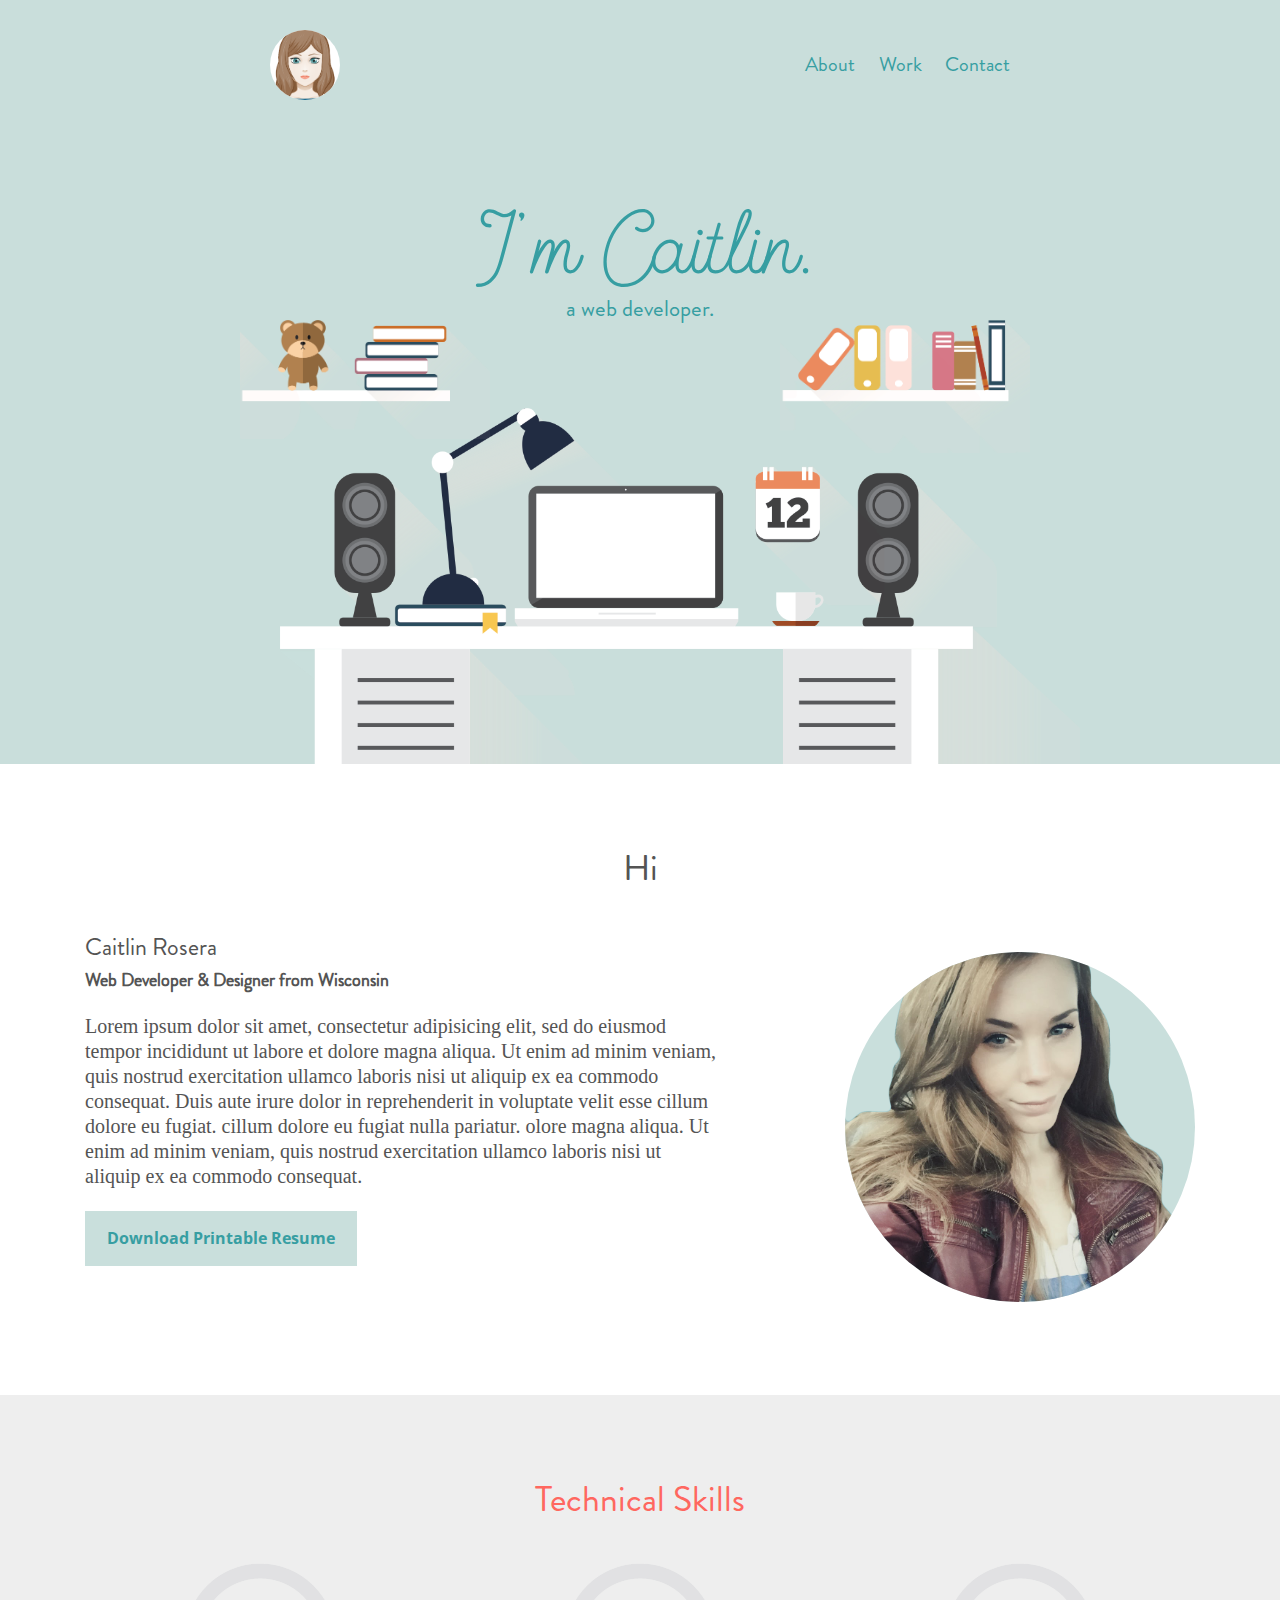
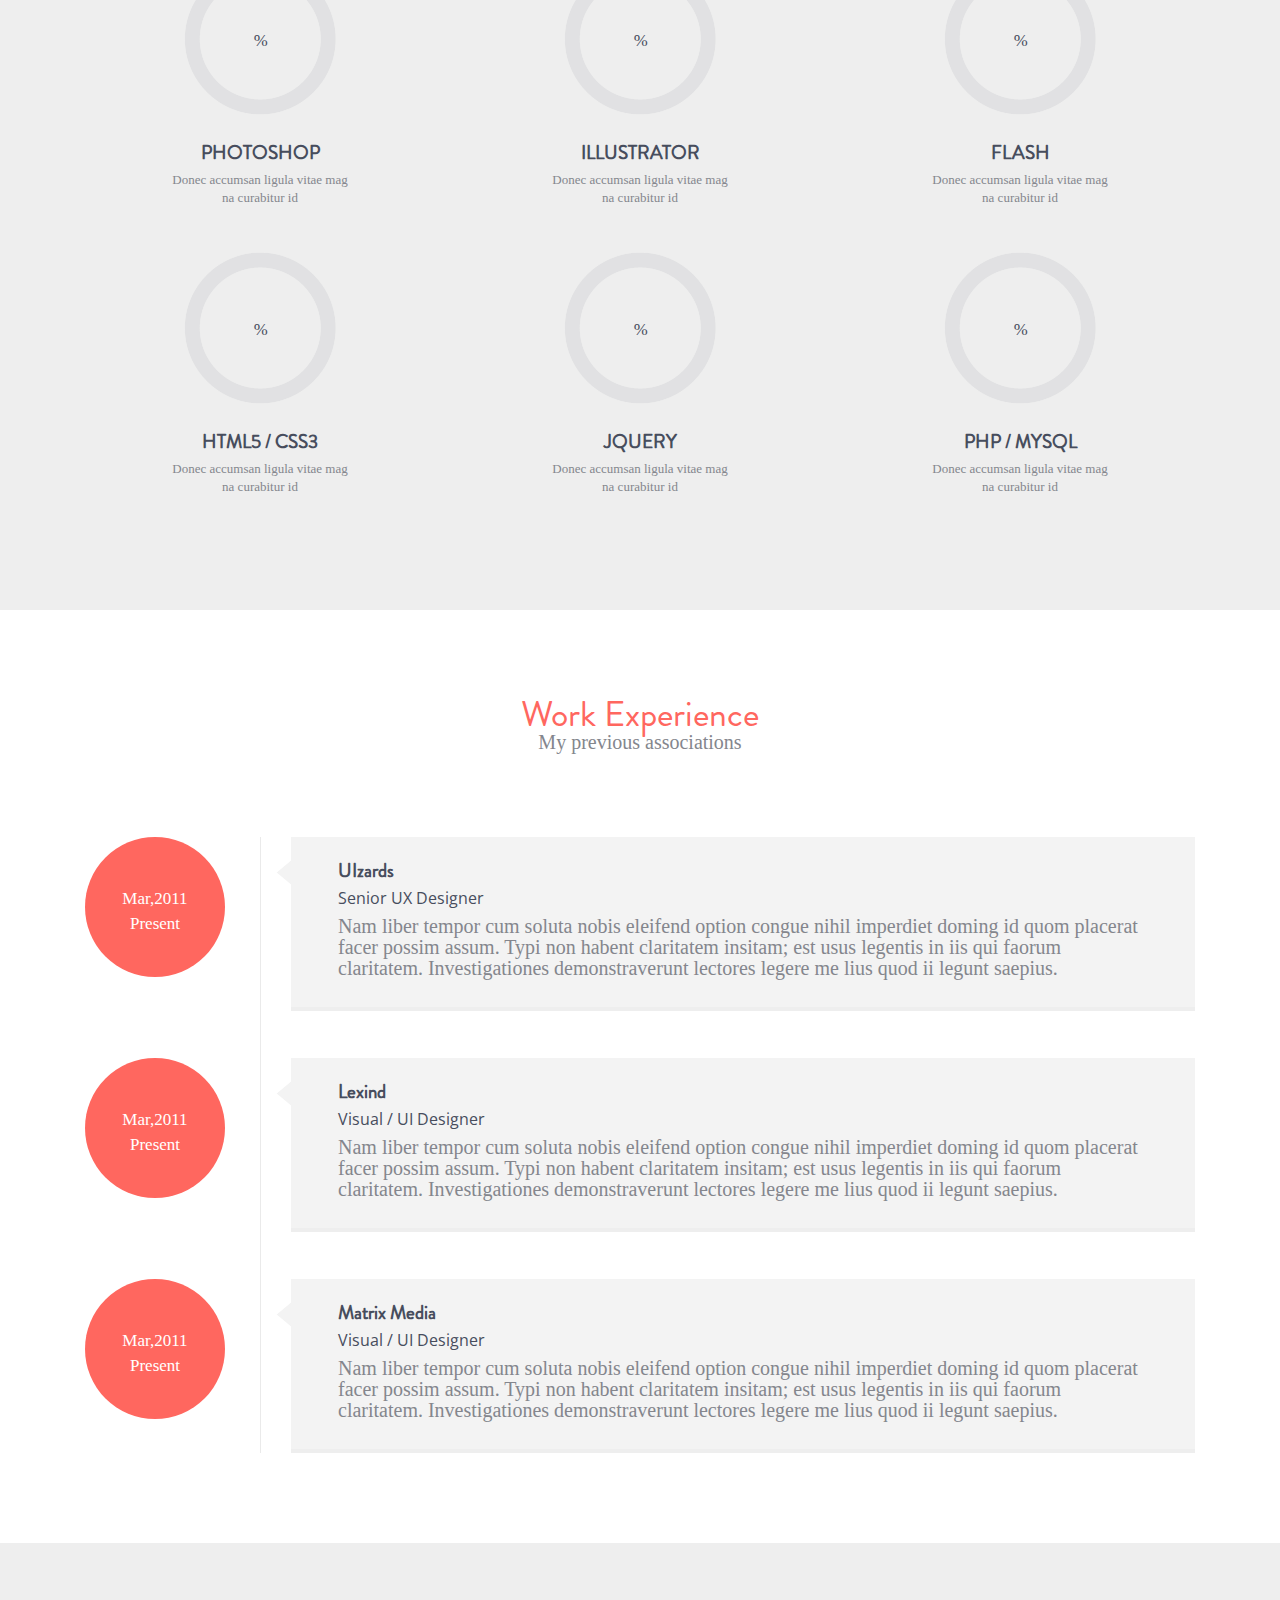
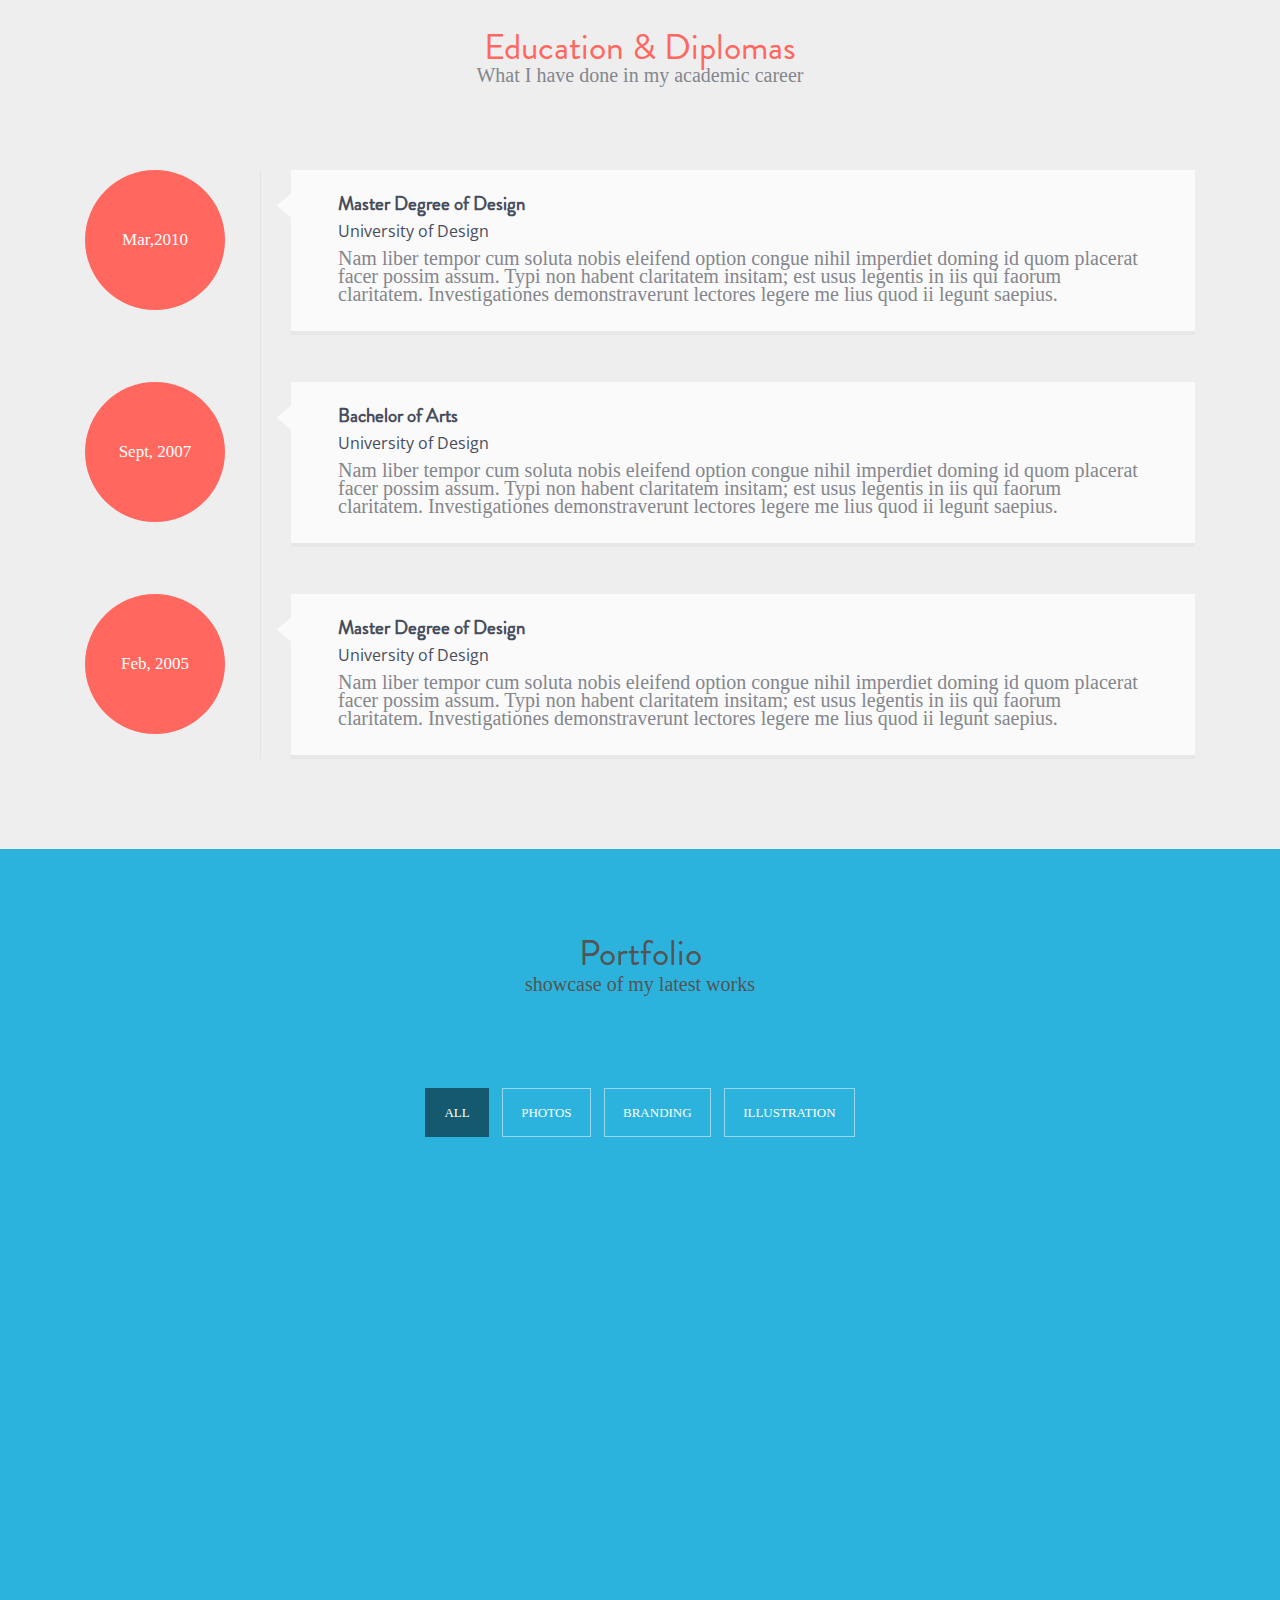
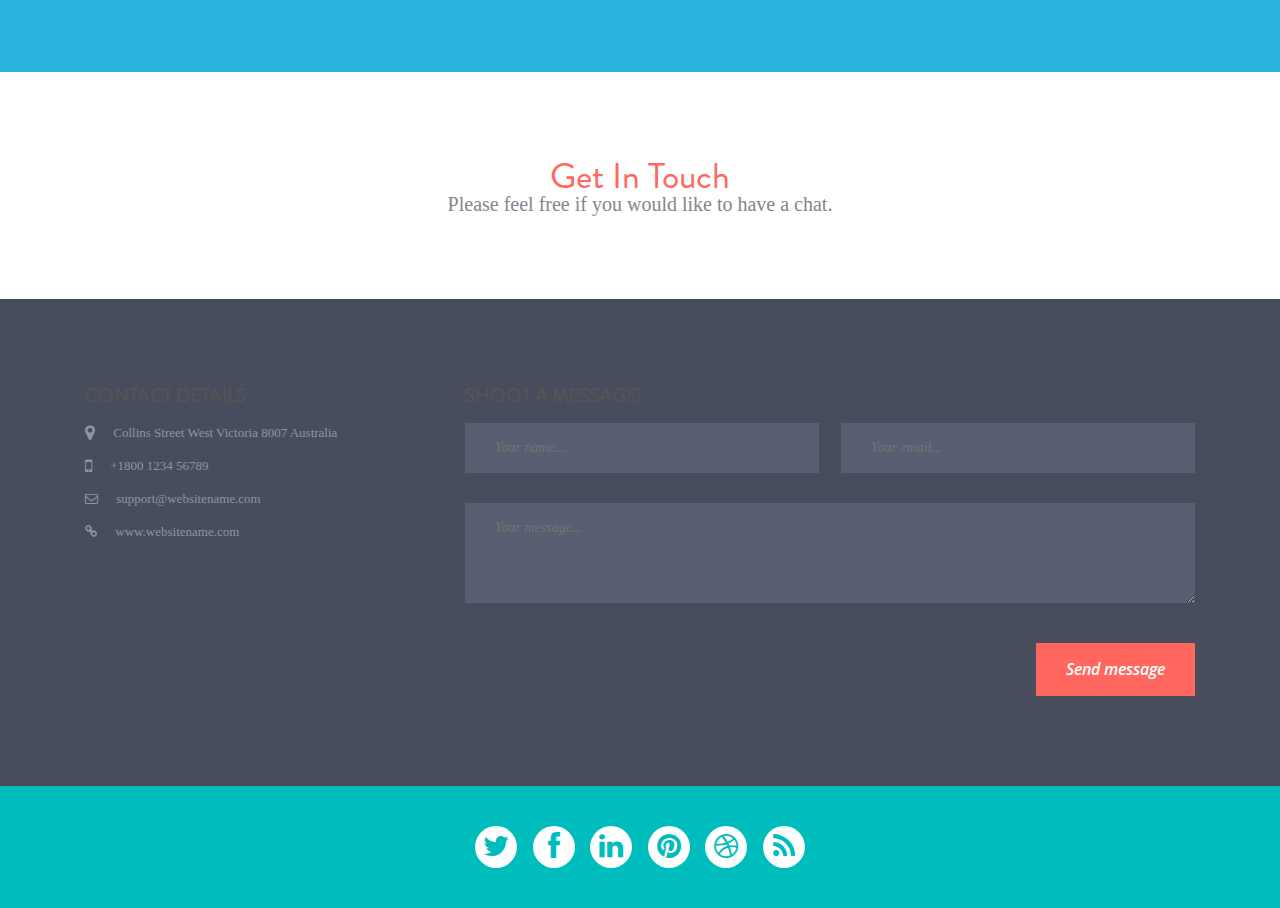
==== index.html @ 3fa94751 "Add files via upload" ====
<!DOCTYPE html>
<!--[if gt IE 9]><!--><html class="no-js" lang="en"><!--<![endif]--><head>
<meta charset="UTF-8" />
<meta http-equiv="X-UA-Compatible" content="IE=edge,chrome=1">
<title>Caitlin Rosera</title>
<meta name="viewport" content="width=device-width, initial-scale=1.0">
<!--main style-->
<link rel="stylesheet" type="text/css" media="screen" href="css/bootstrap.css">
<link rel="stylesheet" type="text/css" media="screen" href="css/style.css">
<!--background slider style-->
<link rel="stylesheet" type="text/css" href="css/slideshow.css" />
<!--google font style-->
<link href='http://fonts.googleapis.com/css?family=Open+Sans:300italic,400italic,600italic,700italic,800italic,400,600,700,800,300' rel='stylesheet' type='text/css'>
<!--font-family: 'Open Sans', sans-serif;-->
<!-- font css style-->
<link rel="stylesheet" href="css/font-awesome.css">
<!--for slider style-->

<noscript>
<link rel="stylesheet" type="text/css" href="css/fallback.css" />
</noscript>
<!--[if lt IE 9]>
			<link rel="stylesheet" type="text/css" href="css/fallback.css" />
		<![endif]-->
</head><body>
<!--wrapper start-->
<div class="wrapper" id="wrapper">
    <!--banner start-->
    <div class="intro-section">
    <div class="top-bar">
      <div class="bar-container">
        <img src="images/avatar.png" alt="" id="avatar" >
        <nav>
          <ul>
            <li><a href="">About</a></li>
            <li><a href="">Work</a></li>
            <li><a href="">Contact</a></li>
          </ul>
        </nav>
      </div>
    </div>
    
    <div class="banner row" id="banner">
      <div class="bannerText container">
<!--        <img src="images/clock.png" alt="" id="clock-img" class="intro-img">-->
        <img src="images/book-shelf.png" alt="" id="book-img" class="intro-img">
        <img src="images/bear-shelf.png" alt="" id="bear-img" class="intro-img">
        
        <div id="cait-svg-wrapper">
          <img src="images/caitlin.svg" alt="I'm Caitlin." id="caitlin-text">
        </div>
        <h2>a web developer.</h2>
        
        <div class="bannerPart">
            <img src="images/desk.png" alt=""  id="desk-img" >
        </div>
      </div>
      
    </div>
    <!--banner end-->
    
    <!--menu start-->
<!--    <div class="menu">
      <div class="navbar-wrapper">
        <div class="container">
          <div class="navwrapper">
            <div class="navbar navbar-inverse navbar-static-top">
              <div class="container">
                <div class="navbar-header">
                  <button type="button" class="navbar-toggle" data-toggle="collapse" data-target=".navbar-collapse"> <span class="icon-bar"></span> <span class="icon-bar"></span> <span class="icon-bar"></span> </button>
                  <a class="navbar-brand" href="#">Menu</a> </div>
                <div class="navbar-collapse collapse">
                  <ul class="nav navbar-nav">
                    <li class="menuItem active"><a href="#wrapper">Home</a></li>
                    <li class="menuItem"><a href="#aboutme">About</a></li>
                    <li class="menuItem"><a href="#technical">Skills</a></li>
                    <li class="menuItem"><a href="#exprience">Experience</a></li>
                    <li class="menuItem"><a href="#education">Education</a></li>
                    <li class="menuItem"><a href="#protfolio">Portfolio</a></li>
                    <li class="menuItem"><a href="#contact">Contact</a></li>
                  </ul>
                </div>
              </div>
            </div>
          </div>
        </div>
      </div>
    </div>-->
    <!--menu end-->
  
  </div>
  
  <!--about me start-->
  <section class="aboutme" id="aboutme">
    <div class="container">
      <div class="heading">
        <h2>Hi</h2>
      </div>
      <div class="row">
        <div class=" col-xs-12 col-sm-12 col-md-7 col-lg-7">
          <h3>Caitlin Rosera</h3>
          <h4 class="subHeading">Web Developer &#38; Designer from Wisconsin</h4>
          <p>Lorem ipsum dolor sit amet, consectetur adipisicing elit, sed do eiusmod tempor incididunt ut labore et dolore magna aliqua. Ut enim ad minim veniam, quis nostrud exercitation ullamco laboris nisi ut aliquip ex ea commodo consequat. Duis aute irure dolor in reprehenderit in voluptate velit esse cillum dolore eu fugiat.  cillum dolore eu fugiat nulla pariatur. olore magna aliqua. Ut enim ad minim veniam, quis nostrud exercitation ullamco laboris nisi ut aliquip ex ea commodo consequat. </p>
          
          <a href="#" class="bntDownload">Download Printable Resume</a> </div>
        <div class=" col-xs-12 col-sm-12 col-md-4 col-lg-4 col-md-offset-1 col-lg-offset-1 proPic"> 
          <img src="images/cait-profile.png" alt="" class="img-circle topmar" id="caitlin-pic"> 
        </div>
      </div>
    </div>
  </section>
  <!--about me end-->
  <!--technical start-->
  <section class="technical" id="technical">
    <div class="container">
      <div class="heading">
        <h2>Technical Skills</h2>
      </div>
      <div class="row">
        <div class=" col-xs-12 col-sm-4 col-md-4 col-lg-4 skillsArea">
          <div class=" col-xs-12 col-sm-6 col-md-6 col-lg-6 skills"> <span class="chart skilBg" data-percent="90"> <span class="percent"></span> </span>
            <h4>Photoshop</h4>
            <p>Donec accumsan ligula vitae mag na curabitur id</p>
          </div>
        </div>
        <div class=" col-xs-12 col-sm-4 col-md-4 col-lg-4 skillsArea">
          <div class=" col-xs-12 col-sm-6 col-md-6 col-lg-6 skills"> <span class="chart skilBg" data-percent="80"> <span class="percent"></span> </span>
            <h4>Illustrator</h4>
            <p>Donec accumsan ligula vitae mag na curabitur id</p>
          </div>
        </div>
        <div class=" col-xs-12 col-sm-4 col-md-4 col-lg-4 skillsArea">
          <div class=" col-xs-12 col-sm-6 col-md-6 col-lg-6 skills"> <span class="chart skilBg" data-percent="80"> <span class="percent"></span> </span>
            <h4>Flash</h4>
            <p>Donec accumsan ligula vitae mag na curabitur id</p>
          </div>
        </div>
        <div class=" col-xs-12 col-sm-4 col-md-4 col-lg-4 skillsArea">
          <div class=" col-xs-12 col-sm-6 col-md-6 col-lg-6 skills"> <span class="chart skilBg" data-percent="75"> <span class="percent"></span> </span>
            <h4>HTML5 / CSS3</h4>
            <p>Donec accumsan ligula vitae mag na curabitur id</p>
          </div>
        </div>
        <div class=" col-xs-12 col-sm-4 col-md-4 col-lg-4 skillsArea">
          <div class=" col-xs-12 col-sm-6 col-md-6 col-lg-6 skills"> <span class="chart skilBg" data-percent="60"> <span class="percent"></span> </span>
            <h4>jQuery</h4>
            <p>Donec accumsan ligula vitae mag na curabitur id</p>
          </div>
        </div>
        <div class=" col-xs-12 col-sm-4 col-md-4 col-lg-4 skillsArea">
          <div class=" col-xs-12 col-sm-6 col-md-6 col-lg-6 skills"> <span class="chart skilBg" data-percent="65"> <span class="percent"></span> </span>
            <h4>PHP / MySQL</h4>
            <p>Donec accumsan ligula vitae mag na curabitur id</p>
          </div>
        </div>
      </div>
    </div>
  </section>
  <!--technical end-->
  <!--exprience start-->
  <section class="exprience" id="exprience">
    <div class="container">
      <div class="heading">
        <h2>Work Experience</h2>
        <p>My previous associations</p>
      </div>
      <div class="row workDetails">
        <div class="col-xs-12 col-sm-3 col-md-2 col-lg-2">
          <div class="workYear">Mar,2011<br>
            Present</div>
        </div>
        <div class="col-xs-12 col-sm-9 col-md-10 col-lg-10 rightArea">
          <div class="arrowpart"></div>
          <div class="exCon">
            <h4>UIzards</h4>
            <h5>Senior UX Designer</h5>
            <p>Nam liber tempor cum soluta nobis eleifend option congue nihil imperdiet doming id quom placerat facer possim assum. Typi non habent claritatem insitam; est usus legentis in iis qui faorum claritatem. Investigationes demonstraverunt lectores legere me lius quod ii legunt saepius.</p>
          </div>
        </div>
      </div>
      <div class="row workDetails">
        <div class="col-xs-12 col-sm-3 col-md-2 col-lg-2">
          <div class="workYear">Mar,2011<br>
            Present</div>
        </div>
        <div class="col-xs-12 col-sm-9 col-md-10 col-lg-10 rightArea">
          <div class="arrowpart"></div>
          <div class="exCon">
            <h4>Lexind</h4>
            <h5>Visual / UI Designer</h5>
            <p>Nam liber tempor cum soluta nobis eleifend option congue nihil imperdiet doming id quom placerat facer possim assum. Typi non habent claritatem insitam; est usus legentis in iis qui faorum claritatem. Investigationes demonstraverunt lectores legere me lius quod ii legunt saepius.</p>
          </div>
        </div>
      </div>
      <div class="row workDetails">
        <div class="col-xs-12 col-sm-3 col-md-2 col-lg-2">
          <div class="workYear">Mar,2011<br>
            Present</div>
        </div>
        <div class="col-xs-12 col-sm-9 col-md-10 col-lg-10 rightArea">
          <div class="arrowpart"></div>
          <div class="exCon">
            <h4>Matrix Media</h4>
            <h5>Visual / UI Designer</h5>
            <p>Nam liber tempor cum soluta nobis eleifend option congue nihil imperdiet doming id quom placerat facer possim assum. Typi non habent claritatem insitam; est usus legentis in iis qui faorum claritatem. Investigationes demonstraverunt lectores legere me lius quod ii legunt saepius.</p>
          </div>
        </div>
      </div>
    </div>
  </section>
  <!--exprience end-->
  <!--education start-->
  <section class="education" id="education">
    <div class="container">
      <div class="heading">
        <h2>Education &#38; Diplomas</h2>
        <p>What I have done in my academic career</p>
      </div>
      <div class="row workDetails">
        <div class="col-xs-12 col-sm-3 col-md-2 col-lg-2">
          <div class="workYear">Mar,2010</div>
        </div>
        <div class="col-xs-12 col-sm-9 col-md-10 col-lg-10 rightArea">
          <div class="arrowpart"></div>
          <div class="exCon">
            <h4>Master Degree of Design</h4>
            <h5>University of Design</h5>
            <p>Nam liber tempor cum soluta nobis eleifend option congue nihil imperdiet doming id quom placerat facer possim assum. Typi non habent claritatem insitam; est usus legentis in iis qui faorum claritatem. Investigationes demonstraverunt lectores legere me lius quod ii legunt saepius.</p>
          </div>
        </div>
      </div>
      <div class="row workDetails">
        <div class="col-xs-12 col-sm-3 col-md-2 col-lg-2">
          <div class="workYear">Sept, 2007</div>
        </div>
        <div class="col-xs-12 col-sm-9 col-md-10 col-lg-10 rightArea">
          <div class="arrowpart"></div>
          <div class="exCon">
            <h4>Bachelor of Arts</h4>
            <h5>University of Design</h5>
            <p>Nam liber tempor cum soluta nobis eleifend option congue nihil imperdiet doming id quom placerat facer possim assum. Typi non habent claritatem insitam; est usus legentis in iis qui faorum claritatem. Investigationes demonstraverunt lectores legere me lius quod ii legunt saepius.</p>
          </div>
        </div>
      </div>
      <div class="row workDetails">
        <div class="col-xs-12 col-sm-3 col-md-2 col-lg-2">
          <div class="workYear">Feb, 2005</div>
        </div>
        <div class="col-xs-12 col-sm-9 col-md-10 col-lg-10 rightArea">
          <div class="arrowpart"></div>
          <div class="exCon">
            <h4>Master Degree of Design</h4>
            <h5>University of Design</h5>
            <p>Nam liber tempor cum soluta nobis eleifend option congue nihil imperdiet doming id quom placerat facer possim assum. Typi non habent claritatem insitam; est usus legentis in iis qui faorum claritatem. Investigationes demonstraverunt lectores legere me lius quod ii legunt saepius.</p>
          </div>
        </div>
      </div>
    </div>
  </section>
  <!--education end-->
  <!--protfolio start-->
  <section class="protfolio" id="protfolio">
    <div class="container">
      <div class="heading">
        <h2>Portfolio</h2>
        <p>showcase of my latest works</p>
      </div>
      <div class="portfolioFilter">
        <ul>
          <li><a href="#" data-filter="*" class="current">All</a></li>
          <li><a href="#" data-filter=".photos">Photos</a></li>
          <li><a href="#" data-filter=".branding">Branding</a></li>
          <li><a href="#" data-filter=".illustration">Illustration</a></li>
        </ul>
      </div>
      <ul class="portfolioContainer row">
        <li class="photos col-xs-6 col-sm-4 col-md-3 col-lg-3">
          <div class="lightCon"> <span class="hoverBox"> <span class="smallIcon"> <a rel="lightbox-demo" href="images/portfolio/big/1.jpg" title="Project Title1" class="zoom lb lb_warsaw1"><i class="fa fa-search fa-2x"></i></a> <a href="#" title="Project Link" target="_blank" class="linKed"><i class="fa fa-link fa-2x"></i></i></a> </span> </span> <img src="http://placehold.it/450x450&text=image1" alt=""  > </div>
        </li>
        <li class="branding illustration col-xs-6 col-sm-4 col-md-3 col-lg-3">
          <div class="lightCon"> <span class="hoverBox"> <span class="smallIcon"> <a rel="lightbox-demo" href="images/portfolio/big/2.jpg" title="Project Title2" class="zoom lb lb_warsaw1"><i class="fa fa-search fa-2x"></i></a> <a href="#" title="Project Link" target="_blank" class="linKed"><i class="fa fa-link fa-2x"></i></i></a> </span> </span> <img src="http://placehold.it/450x450&text=image2" alt="" > </div>
        </li>
        <li class="illustration col-xs-6 col-sm-4 col-md-3 col-lg-3">
          <div class="lightCon"> <span class="hoverBox"> <span class="smallIcon"> <a rel="lightbox-demo" href="images/portfolio/big/3.jpg" title="Project Title3" class="zoom lb lb_warsaw1"><i class="fa fa-search fa-2x"></i></a> <a href="#" title="Project Link" target="_blank" class="linKed"><i class="fa fa-link fa-2x"></i></i></a> </span> </span> <img src="http://placehold.it/450x450&text=image3" alt="" > </div>
        </li>
        <li class="branding illustration col-xs-6 col-sm-4 col-md-3 col-lg-3">
          <div class="lightCon"> <span class="hoverBox"> <span class="smallIcon"> <a rel="lightbox-demo" href="images/portfolio/big/4.jpg" title="Project Title4" class="zoom lb lb_warsaw1"><i class="fa fa-search fa-2x"></i></a> <a href="#" title="Project Link" target="_blank" class="linKed"><i class="fa fa-link fa-2x"></i></i></a> </span> </span> <img src="http://placehold.it/450x450&text=image4" alt="" > </div>
        </li>
        <li class="illustration photos col-xs-6 col-sm-4 col-md-3 col-lg-3">
          <div class="lightCon"> <span class="hoverBox"> <span class="smallIcon"> <a rel="lightbox-demo" href="images/portfolio/big/5.jpg" title="Project Title5" class="zoom lb lb_warsaw1"><i class="fa fa-search fa-2x"></i></a> <a href="#" title="Project Link" target="_blank" class="linKed"><i class="fa fa-link fa-2x"></i></i></a> </span> </span> <img src="http://placehold.it/450x450&text=image5" alt="" > </div>
        </li>
        <li class="branding photos col-xs-6 col-sm-4 col-md-3 col-lg-3">
          <div class="lightCon"> <span class="hoverBox"> <span class="smallIcon"> <a rel="lightbox-demo" href="images/portfolio/big/6.jpg" title="Project Title6" class="zoom lb lb_warsaw1"><i class="fa fa-search fa-2x"></i></a> <a href="#" title="Project Link" target="_blank" class="linKed"><i class="fa fa-link fa-2x"></i></i></a> </span> </span> <img src="http://placehold.it/450x450&text=image6" alt="" > </div>
        </li>
        <li class="illustration photos col-xs-6 col-sm-4 col-md-3 col-lg-3">
          <div class="lightCon"> <span class="hoverBox"> <span class="smallIcon"> <a rel="lightbox-demo" href="images/portfolio/big/7.jpg" title="Project Title7" class="zoom lb lb_warsaw1"><i class="fa fa-search fa-2x"></i></a> <a href="#" title="Project Link" target="_blank" class="linKed"><i class="fa fa-link fa-2x"></i></i></a> </span> </span> <img src="http://placehold.it/450x450&text=image7" alt="" > </div>
        </li>
        <li class="branding col-xs-6 col-sm-4 col-md-3 col-lg-3">
          <div class="lightCon"> <span class="hoverBox"> <span class="smallIcon"> <a rel="lightbox-demo" href="images/portfolio/big/8.jpg" title="Project Title8" class="zoom lb lb_warsaw1"><i class="fa fa-search fa-2x"></i></a> <a href="#" title="Project Link" target="_blank" class="linKed"><i class="fa fa-link fa-2x"></i></i></a> </span> </span> <img src="http://placehold.it/450x450&text=image8" alt="" > </div>
        </li>
      </ul>
    </div>
  </section>
  <!--protfolio end-->
  <!--contact start-->
  <section class="contact" id="contact">
    <div class="container topCon">
      <div class="heading">
        <h2>Get In Touch</h2>
        <p>Please feel free if you would like to have a chat.</p>
      </div>
    </div>

  </section>
  <section class="contactDetails">
    <div class="container">
      <!--contact info start-->
      <div class="col-xs-12 col-sm-3 col-md-4 col-lg-4">
        <h4>Contact details</h4>
<p> <i class="fa fa-map-marker fa-lg"></i> Collins Street West Victoria 8007 Australia</p>
        <p> <i class="fa fa-mobile fa-lg"></i> +1800 1234 56789</p>
        <p> <i class="fa fa-envelope-o "></i> <a href="mailto:support@websitename.com">support@websitename.com</a></p>
        <p> <i class="fa fa-link "></i> <a href="www.websitename.com">www.websitename.com</a></p>
      </div>
      <!--contact info end-->
      <!--contact form start-->
      <div class="col-xs-12 col-sm-9 col-md-8 col-lg-8 conForm">
        <h4>Shoot a message!</h4>
        <div id="message"></div>
        <form method="post" action="php/contact.php" name="cform" id="cform">
          <input name="name" id="name" type="text" class="col-xs-12 col-sm-6 col-md-6 col-lg-6" placeholder="Your name..." >
          <input name="email" id="email" type="email" class=" col-xs-12 col-sm-6 col-md-6 col-lg-6 noMarr" placeholder="Your email..." >
          <textarea name="comments" id="comments" cols="" rows="" class="col-xs-12 col-sm-12 col-md-12 col-lg-12" placeholder="Your message..."></textarea>
          <input type="submit" id="submit" name="send" class="submitBnt" value="Send message">
          <div id="simple-msg"></div>
        </form>
      </div>
      <!--contact form end-->
    </div>
  </section>
  <!--contact end-->
  <!--footer start-->
  <section class="footer" id="footer">
    <div class="container">
      <ul>
        <li><a href="#"><i class="fa fa-twitter fa-2x"></i></a></li>
        <li><a href="#"><i class="fa fa-facebook fa-2x"></i></a></li>
        <li><a href="#"><i class="fa fa-linkedin fa-2x"></i></a></li>
        <li><a href="#"><i class="fa fa-pinterest fa-2x"></i></a></li>
        <li><a href="#"><i class="fa fa-dribbble fa-2x"></i></a></li>
        <li><a href="#"><i class="fa fa-rss fa-2x"></i></a></li>
      </ul>
    </div>
  </section>
  <!--footer end-->
</div>
<!--wrapper end-->
<!--modernizr js-->
<script type="text/javascript" src="js/modernizr.custom.26633.js"></script>
<!--jquary min js-->
<script type="text/javascript" src="js/jquery.min.js"></script>
<script src="js/bootstrap.js"></script>
<script type="text/javascript" src="js/jquery.gridrotator.js"></script>
<!--for custom jquary-->
<script src="js/custom.js"></script>
<!--for placeholder jquary-->
<script type="text/javascript" src="js/jquery.placeholder.js"></script>
<!--for menu jquary-->
<script type="text/javascript" src="js/stickUp.js"></script>
<script type="text/javascript">
/*jQuery(function($) {
$(document).ready( function() {
  //enabling stickUp on the '.navbar-wrapper' class
  $('.navbar-wrapper').stickUp({
				parts: {
				  0: 'banner',
				  1: 'aboutme',
				  2: 'technical',
				  3: 'exprience',
				  4: 'education',
				  5: 'protfolio',
				  6: 'contact'
				},
				itemClass: 'menuItem',
				itemHover: 'active',
				topMargin: 'auto'
			  });
});

$( ".navbar.navbar-inverse.navbar-static-top a" ).click(function() {
  $( ".navbar-collapse" ).addClass( "hideClass" );
});


$( ".navbar.navbar-inverse.navbar-static-top a" ).click(function() {
  $( ".navbar-collapse" ).addClass( "collapse" );
});


$( ".navbar.navbar-inverse.navbar-static-top a" ).click(function() {
  $( ".navbar-collapse" ).removeClass( "in" );
});

$( ".navbar-toggle" ).click(function() {
  $( ".navbar-collapse" ).removeClass( "hideClass" );
});


});*/
</script>
<!--for portfoli filter jquary-->
<script src="js/jquery.isotope.js" type="text/javascript"></script>
<!--for portfoli lightbox -->
<link type="text/css" rel="stylesheet" id="theme" href="css/jquery-ui-1.8.16.custom.css">
<link type="text/css" rel="stylesheet" href="css/lightbox.min.css">
<script type="text/javascript" src="js/jquery.ui.widget.min.js"></script>
<script type="text/javascript" src="js/jquery.ui.rlightbox.js"></script>
<!--for skill chat jquary-->
<script src="js/jquery.easing.min.js"></script>
<script src="js/jquery.easypiechart.js"></script>
<!--contact form js-->
<script type="text/javascript" src="js/jquery.contact.js"></script>
</body>
</html>
---- css/style.css ----
/* ------------------------------------------------------------------------------

	Template Name: Coming soon
	Template URI: http://http://www.themeelite.com/comingsoon
	Description: Full Screen Coming Soon Template
	Author: Andy
	Author URI: http://www.themeelite.com
	License: GNU General Public License version 3.0
	License URI: http://www.gnu.org/licenses/gpl-3.0.html
	Version: 1.0
	
	1. CSS Reset + fonts
	2. Document Setup
	3. Header Part
		3.1 intro image
	4. Background slider CSS style
	5. Menu Style
	6. About me Style
	7. Technical Skills Style
	8. Work Experience Style
	9. Education Style
	10. Protfolio Style
	11. Get in tuch Style
	12. Footer Style
	13. Responsive style
		
		
---------------------------------------------------------------------------------
/* 1. CSS Reset + fonts
-------------------------------------------------------------------------------*/

@font-face{
	font-family: "Brandon Grotesque";
	src: url("../fonts/Brandon Grotesque/Brandon_reg.otf"),
		url("../fonts/Brandon Grotesque/Brandon_reg.otf"); /* IE */
}
@font-face{
	font-family: "Smoothy";
	src: url("../fonts/Smoothy/Smoothy-Cursive.otf"),
		url("../fonts/Smoothy/Smoothy-Cursive"); /* IE */
}
@import url('https://fonts.googleapis.com/css?family=EB+Garamond');
* {
	padding:0;
	margin:0;
}
html, body {
	min-width: 320px;
}
body {
	color: #545454;
	font-family: 'EB Garamond', serif;
	font-weight: 300;
	position:relative;
	background:#000;
	width:100%;
	height:100%;
	overflow: scroll;
	overflow-x: hidden;
}
a {
	text-decoration:none;
	color:#fff;
	outline:none;
}

/*----------------------------------------------------
 2.	Document Setup
------------------------------------------------------*/
.wrapper{
	width:100%;
}
.spHeight{
	padding-top:63px;
}

.noMar{
	margin:0 !important;
}
.noPadd{
	padding:0px !important;
}

.container .row{
	margin:0px;
}

p{
	font-family: 'EB Garamond', serif;
	font-size:20px;
	line-height:25px;
	font-weight:400;
	padding-bottom:22px;
	margin:0px;
	color: #545454;
}
h1{
	font-family: 'Brandon Grotesque', sans-serif;
	font-size:80px;
	line-height:90px;
	font-weight:700;
	margin:0px;
	padding-bottom:8px;
}
h2{
	font-family: 'Brandon Grotesque', sans-serif;
	font-size:36px;
	line-height:38px;
	padding-bottom:0px;
	font-weight:300;
	margin:0px;
}
h3{
	font-family: 'Brandon Grotesque', sans-serif;
	font-size:24px;
	line-height:30px;
	padding-bottom:6px;
	font-weight:400;
	margin:0px;
}
h4{
	font-family: 'Brandon Grotesque', sans-serif;
	font-size:19px;
	line-height:24px;
	padding-bottom:6px;
	font-weight:600;
	margin:0px;
}
h5{
	font-family: 'Open Sans', sans-serif;
	font-size:16px;
	line-height:24px;
	padding-bottom:6px;
	font-weight:400;
	margin:0px;
}

h4.subHeading{
	font-weight:600;
	font-size:18px;
	padding-bottom:22px;
}

.heading{
	text-align:center;
	padding-bottom:45px;
}

.topmar{
	margin-top:20px;
}

.wrapper {
	background-color: #c9dedb;
}

/*----------------------------------------------------
 3.	Header Part
------------------------------------------------------*/
.top-bar {
	height: 130px;
	width: 100%;
}
.bar-container {
	max-width: 800px;
	margin: auto;
	padding: 30px;
}
#avatar {
	border-radius: 50%;
	width: 70px;
	height: auto;
	background-color: #fff;
	display: inline-block;
	transition: fadeIn .3s ease-in-out;
}
nav {
	display: inline-block;
	float: right;
	padding-top: 1.5em;
	transition: fadeIn .3s ease-in-out;
}
nav ul li {
	display: inline-block;
}
nav ul li a{
	/*color: #50434a;*/
	color: #379ea2;
	text-align: right;
	padding-left: 20px;
	font-size: 20px;
	font-weight: 500;
	font-family: "Brandon Grotesque", Arial;
	text-decoration: none;
}
nav ul li a:hover, .active-link {
	color: #005055;
	text-decoration: none;
}
.banner{
	margin: 0 auto;
	overflow:hidden;
	text-align: center;
	position: relative;
}
.bannerText{
	left:0;
	right:0;
	text-align:center;
	padding:70px 0 0 0;
	max-width:960px;
/*	color: #607471;*/
	color: #379ea2;
}
.bannerText h1{
	font-size: 180%;
	line-height: 40px;
	font-family: "Smoothy", cursive;
}
.bannerText h2{
	font-size:23px;
	text-transform:none;
	font-family: "Brandon Grotesque", Arial;
}
#cait-svg-wrapper {
	transition: all .5s ease-in-out;
	max-width: 340px;
	margin: auto;
}
#caitlin-text {
	width: 100%;
}
.bannerPart{
}
.bannerPart img {
}
/*.bgwidth { width: 100%; }
.bgheight { height: 100%; }*/




/*------------------------------------
	3.1 Images
--------------------------------------*/ 
/*
.bannerPart{
	background:#a999a1;
}

.bannerPart img{
	max-width: 800px;
	height: auto;
}
*/
.intro-img{
	position: absolute;
	width: 250px;
	margin-top: 120px;
	height: auto;
	transition: all 1s ease-in-out;
}
/*#clock-img {
	width: 130px;
	height: auto;
	margin-left: -400px;
	margin-top: 50px;
}*/
#bear-img {
	margin-left: -400px;
}
#book-img {
	margin-left: 140px;
}
#desk-img{
	width: 100%;
	max-width: 800px;
	margin-top: 80px;
	margin-right: -80px;
	margin-bottom: 0px !important;
}

/*---------------------------------------------------------------------------------
 4. Background slider CSS style
-------------------------------------------------------------------------------*/
.ri-grid {
	margin:0px auto;
	position: relative;
	height: auto;
}
.ri-grid ul {
	list-style: none;
	display: block;
	width: 100%;
	margin: 0;
	padding: 0;
}
.ri-grid ul:before, .ri-grid ul:after {
	content: '';
	display: table;
}
.ri-grid ul:after {
	clear: both;
}
.ri-grid ul {
	zoom: 1; /* For IE 6/7 (trigger hasLayout) */
}
.ri-grid ul li {
	-webkit-perspective: 400px;
	-moz-perspective: 400px;
	-o-perspective: 400px;
	-ms-perspective: 400px;
	perspective: 400px;
	margin: 0;
	padding: 0;
	float: left;
	position: relative;
	display: block;
	overflow: hidden;
	background: #000;
}
.ri-grid ul li a {
	display: block;
	outline: none;
	position: absolute;
	left: 0;
	top: 0;
	width: 100%;
	height: 100%;
	-webkit-backface-visibility: hidden;
	-moz-backface-visibility: hidden;
	-o-backface-visibility: hidden;
	-ms-backface-visibility: hidden;
	backface-visibility: hidden;
	-webkit-transform-style: preserve-3d;
	-moz-transform-style: preserve-3d;
	-o-transform-style: preserve-3d;
	-ms-transform-style: preserve-3d;
	transform-style: preserve-3d;
	-webkit-background-size: 100% 100%;
	-moz-background-size: 100% 100%;
	background-size: 100% 100%;
	background-position: center center;
	background-repeat: no-repeat;
	background-color: #333;
	-webkit-box-sizing: content-box;
	-moz-box-sizing: content-box;
	box-sizing: content-box;
}
/* Grid wrapper sizes */
.ri-grid-size-1 {
	width: 55%;
}
.ri-grid-size-2 {
	width: 100%;
}
.ri-grid-size-3 {
	width: 100%;
	margin-top: 0px;
}
/* Shadow style */
.ri-shadow:after, .ri-shadow:before {
	content: "";
	position: absolute;
	z-index: -2;
	bottom: 15px;
	left: 10px;
	width: 50%;
	height: 20%;
	max-width: 300px;
	max-height: 100px;
	box-shadow: 0 15px 10px rgba(0, 0, 0, 0.7);
	-webkit-transform: rotate(-3deg);
	-moz-transform: rotate(-3deg);
	-ms-transform: rotate(-3deg);
	-o-transform: rotate(-3deg);
	transform: rotate(-3deg);
}
.ri-shadow:after {
	right: 10px;
	left: auto;
	-webkit-transform: rotate(3deg);
	-moz-transform: rotate(3deg);
	-ms-transform: rotate(3deg);
	-o-transform: rotate(3deg);
	transform: rotate(3deg);
}
.ri-grid-loading:after, .ri-grid-loading:before {
	display: none;
}
.ri-loading-image {
	display: none;
}
.ri-grid-loading .ri-loading-image {
	position: relative;
	width: 30px;
	height: 30px;
	left: 50%;
	margin: 100px 0 0 -15px;
	display: block;
}


/*----------------------------------------------------
 5.	Menu Style
------------------------------------------------------*/
.isStuck{
    left:0px;
    width:100%;
}
.menu{
	 margin-top:0px;
	 position: static;
	 left:0px;
	 right:0px;
}

.navwrapper .container{
	padding:0;
	width:auto;
}

.navbar-header{
	display:none;
}
.nav > li > a{
	display:inline-block;
}
.navbar-nav > li{
	float: none;
	display: inline;
}
.navbar-nav{
	margin: 0 auto;
	text-align: center;
	float: none;
}

.navbar-toggle{
	margin-top:14px;
}


/* Special class on .container surrounding .navbar, used for positioning it into place. */
.navbar-wrapper {
  margin-top:0px;
  position: relative;
  z-index: 15;
  background:#262b37;
}
.navbar-wrapper .container{
	padding:0px;
}

.navbar-collapse{
	padding:0;
}
.navbar-collapse.in{
	max-height:100%;
}

.navbar.navbar-inverse.navbar-static-top {
  margin:0px auto;
  background:#262b37;
  color:#c3c8d6;
  border:none;
  font-family: 'Open Sans', sans-serif;
  font-size:14px;
  text-transform:uppercase;
}
.navbar.navbar-inverse.navbar-static-top a{
  color:#c3c8d6;
  padding:22px 25px;
  line-height:18px;
  text-align:center;
}
.navbar.navbar-inverse.navbar-static-top a:hover{
  color:#fff;
}
.navbar-inverse .navbar-nav>.active>a, .navbar-inverse .navbar-nav>.active>a:focus{
  background:#1b1f29;
  color:#c3c8d6;
}
.navbar-inverse .navbar-nav>.active>a:hover {
  background:#1b1f29;
  color:#fff;
}

.hideClass{
	display:none;
}


/* CUSTOMIZE THE CAROUSEL
-------------------------------------------------- */

/* Carousel base class */
.carousel {
}
/* Since positioning the image, we need to help out the caption */
.carousel-caption {
  z-index: 10;
}

/* Declare heights because of positioning of img element */
.carousel .item {
  height: 600px;
  background-color: #0A64A4;
}
.carousel-inner > .item > img {
  position: absolute;
  top: 0;
  left: 0;
  min-width: 100%;
}





/*----------------------------------------------------
 6.	About me Style
------------------------------------------------------*/

.aboutme{
	background:#fff;
	position:relative;
}
.aboutme .container{
	padding-top:85px ;
	padding-bottom:93px ;
}
#caitlin-pic {
	background-color: #c9dfdc;
	width: 100%;
	height: auto;
}

.aboutTop{
	background:#00bdbd;
	height:60px;
}
.spHeight .aboutTop{
	margin-top:-62px !important;
}

.bntDownload{
	font-size:16px;
	font-family: 'Open Sans', sans-serif;
	font-weight:700;
	background: #c9dfdc;
	padding:16px 22px;
	display:inline-block;
	color: #379ea2;
}
.bntDownload:hover{
	background: #379ea2;
	color: #c9dfdc;
	text-decoration:none;
}



/*----------------------------------------------------
 7.	Technical Skills Style
------------------------------------------------------*/
.addspace{
	height:60px;
	background:#eeeeee;
}

.technical{
	background:#eeeeee;
	color:#474d5d;
}
.technical .container{
	padding-top:85px ;
	padding-bottom:69px ;
}
.technical .heading p{
	padding-bottom:41px;
}

.technical p{
	color:#474d5d;
}
.technical h2{
	color:#ff675f;
}

.technical .skillsArea{
	padding:0px;
}
.technical .skills{
	margin:0 auto;
	margin-bottom:23px;
	text-align:center;
	padding:0px;
	float:none;
}
.technical .skills p{
	color:#84868d;
	font-size:13px;
	line-height:18px;
	text-align:center;
}
.technical .skills img{
	margin:0 auto;
	margin-bottom:33px;
	width:100%;
	max-width:152px;
}

.technical .skills h4{
	font-weight:700;
	text-transform:uppercase;
}


.skilBg{
	background:url(../images/skills.png) no-repeat 0 0;
}


.chart {
  position: relative;
  display: inline-block;
  width: 152px;
  height: 152px;
  margin-bottom: 26px;
  text-align: center;
}
.chart canvas {
  position: absolute;
  top: 0;
  left: 0;
}
.percent {
  display: inline-block;
  font-size:21px;
  color:#474d5d;
  line-height: 152px;
  z-index: 2;
}
.percent:after {
  content: '%';
  margin-left: 0.1em;
  font-size: .8em;
}
.angular {
  margin-top: 100px;
}
.angular .chart {
  margin-top: 0;
}




/*----------------------------------------------------
 8.	Work Experience Style
------------------------------------------------------*/
.exprience{
	background:#fff;
}
.exprience .container{
	padding-top:85px ;
	padding-bottom:90px ;
}

.exprience h2{
	color:#ff675f;
}
.exprience p{
	color:#84868d;
	/*font-size:13px;*/
	line-height:18px;
}
.exprience .heading p{
	padding-bottom:41px;
}

.exprience h4{
	font-weight:700;
}

.workDetails .rightArea{
	border-left: solid 1px #eaeaea;
	padding-bottom:47px;
}
.workDetails:last-child .rightArea{
	padding-bottom:0px;
}
.workYear{
	font-size:17px;
	color:#fff;
	background:#ff675f;
	text-align:center;
	width:120px;
	height:120px;
	padding:40px 0 40px 0;
	
	-webkit-border-radius: 50%;
    border-radius: 50%;
}


.arrowpart{
	float:left;
	width:15px;
	height:50px;
	background:url(../images/arrow-left.png) no-repeat 0 23px;
}
.exCon{
	width:auto;
	background:#f3f3f3;
	border-bottom:solid 4px #eeeeee;
	padding:22px 47px 6px 47px;
	margin-left:15px;
	text-align:left;
}

.exCon p{
	color:#84868d;
	line-height:21px;
}
.exCon h4{
	color:#474d5d;
	padding-bottom:3px;
}
.exCon h5{
	color:#474d5d;
}



/*----------------------------------------------------
 9.	Education Style
------------------------------------------------------*/
.education{
	background:#eeeeee;
}
.education .container{
	padding-top:85px ;
	padding-bottom:90px ;
}

.education h2{
	color:#ff675f;
}
.education p{
	color:#84868d;
	/*font-size:13px;*/
	line-height:18px;
}
.education .heading p{
	padding-bottom:41px;
}

.education h4{
	font-weight:700;
}


.education .arrowpart{
	background:url(../images/arrow-left-light.png) no-repeat 0 23px;
}
.education .exCon{
	background:#fafafa;
	border-bottom:solid 4px #e8e7e7;
}

.education .workDetails .rightArea{
	border-left-color:#e5e4e4;
}




/*----------------------------------------------------
 10. Protfolio Style
------------------------------------------------------*/
.protfolio{
	background:#2bb3dd;
}
.protfolio .container{
	padding-top:85px ;
	padding-bottom:90px ;
}

.protfolio .heading p{
	padding-bottom:41px;
}

.protfolio h4{
	font-weight:700;
}


.portfolioFilter{
	display:block;
	margin:0 auto;
	text-align: center;
}

.portfolioFilter ul{
	margin:0 auto;
	text-align:center;
	display:block;
	margin-bottom:30px;
}
.portfolioFilter ul li{
	display:inline-block;
	margin:5px 5px;
}
.portfolioFilter ul li a{
	padding:16px 18px;
	font-size:13px;
	line-height:15px;
	color:#ffffff;
	text-transform:uppercase;
	display:block;
	text-decoration:none;
	border:solid 1px #95d9ee;
	
	transition-duration: 0.2s;
	-webkit-transition-duration: 0.2s;
}

.portfolioFilter ul li a:hover{
	border:solid 1px #15596e;
	color:#15596e;
	
	transition-duration: 0.2s;
	-webkit-transition-duration: 0.2s;
}

.portfolioFilter ul li a.current{
	background:#15596e;
	border:solid 1px #15596e;
	color:#fff;
}



ul.portfolioContainer{
	display:block;
	padding:0px;
	list-style-type:none;
}
ul.portfolioContainer li{
	display:block;
	min-height:205px;
	padding:0px;
	margin:0px;
	cursor:pointer;
}
ul.portfolioContainer li .lightCon{
	display:block;
	margin:3px 3px 4px 4px;
	position:relative;
	overflow:hidden;
}
ul.portfolioContainer li img{
	 width:100%;
	 height:auto;
	 display:block;
}

span.hoverBox{
	visibility:hidden;
	width:100%;
	height:100%;
	position: absolute;
	left:0px;
	bottom: 0px;
	
	transition-duration: 0.2s;
	-webkit-transition-duration: 0.2s;
	
	background: rgba(0, 0, 0, 0.1);
	
}
ul.portfolioContainer li:hover span.hoverBox{
	visibility:visible;
	left:0px;
	bottom: 0px;
	
	background: rgba(0, 0, 0, 0.8);
	
	transition-duration: 0.2s;
	-webkit-transition-duration: 0.2s;
}

span.hoverBox a{
	line-height:42px;
}

span.hoverBox .smallIcon{
	/*width:92px;
	margin:0px auto;*/
	
	width: 94px;
	margin: 0px auto;
	position: absolute;
	top: 50%;
	left: 50%;
	margin-left: -47px;
	margin-top: -21px;
}

span.hoverBox .zoom{
	visibility:hidden;
	width:42px;
	height:42px;
	background:#ff675f;
	color:#fff;
	position: relative;
	left:-150%;
	/*top:40%;*/
	text-align:center;
	line-height:50px;
	display: block;
	float: left;
	
	transition-duration: 0.2s;
	-webkit-transition-duration: 0.2s;
}
ul.portfolioContainer li:hover span.hoverBox .zoom{
	visibility:visible;
	left:0;
	
	transition-duration: 0.2s;
	-webkit-transition-duration: 0.2s;
}

span.hoverBox .linKed{
	visibility:hidden;
	width:42px;
	height:42px;
	background:#313131;
	color:#fff;
	position: relative;
	right:-150%;
	/*top:40%;*/
	text-align:center;
	line-height:52px;
	display: block;
	float: right;
	
	transition-duration: 0.2s;
	-webkit-transition-duration: 0.2s;
}
ul.portfolioContainer li:hover span.hoverBox .linKed{
	visibility:visible;
	right:0%;
	
	transition-duration: 0.2s;
	-webkit-transition-duration: 0.2s;
}


.isotope-item {
    z-index: 2;
}
.isotope-hidden.isotope-item {
    pointer-events: none;
    z-index: 1;
}
.isotope,
.isotope .isotope-item {
  /* change duration value to whatever you like */

    -webkit-transition-duration: 0.8s;
    -moz-transition-duration: 0.8s;
    transition-duration: 0.8s;
}
.isotope {
    -webkit-transition-property: height, width;
    -moz-transition-property: height, width;
    transition-property: height, width;
}
.isotope .isotope-item {
	padding:0;
	
    -webkit-transition-property: -webkit-transform, opacity;
    -moz-transition-property: -moz-transform, opacity;
    transition-property: transform, opacity;
}




.abc{
	position: absolute;
	width: 782px;
	height: auto;
	top: 20%;
	left: 0;
	right: 0;
	z-index: 99999;
	margin: 0 auto;
}
.abc #pbImage{
	position:static !important;
}

#pbCaption{
	display:block;
	background:none !important;
}
#pbBottom{
	position: relative !important;
	left: 26.1% !important;
	bottom: 0px !important;
	width: 100% !important;
	margin-left: -26% !important;
	padding: 0px !important;
	height:80px !important;
	
	display: block;
	background-color: rgba(24,27,34,1);
	filter: progid:DXImageTransform.Microsoft.Gradient(GradientType=0, StartColorStr=#B0000000, EndColorStr=#B0000000);
}
#pbCloseBtn{
	position:absolute !important;
}




/*----------------------------------------------------
 11. Get in tuch Style
------------------------------------------------------*/

.contact{
	background:#fff;
}
.contact .container{
	padding-top:85px ;
	padding-bottom:90px ;
}

.contact h2{
	color:#ff675f;
}
.contact p{
	color:#84868d;
	/*font-size:13px;*/
	line-height:18px;
}
.contact .heading p{
	padding-bottom:41px;
}

.contact h4{
	font-weight:700;
}

.topCon{
	padding-bottom:0px !important;
}
.mapArea{
	background:url(../images/map-bro.png) repeat-x 0 0;
	padding-top:4px;
	height:400px;
	overflow:hidden;
	width:100%;
	margin:0;
}
.mapArea iframe{
	width:100%;
	height:396px;
	padding-bottom: 4px;
	background:url(../images/map-bro.png) repeat-x 0 100%;
}


.contactDetails{
	background:#474d5d;
}
.contactDetails .container{
	padding-top:85px ;
	padding-bottom:90px ;
}
.contactDetails h4{
	font-weight:600;
	text-transform:uppercase;
	padding-bottom:15px;
}
.contactDetails p{
	color:#93959c;
	font-size:13px;
	line-height:19px;
	padding-bottom:14px;
}
.contactDetails p a{
	color:#93959c;
}
.contactDetails p a:hover{
	color:#a9abb0;
	text-decoration:none;
}

.contactDetails i{
	padding-right:15px;
}


.conForm input{
	background:#585f73;
	color:#93959c;
	padding:15px 30px;
	border:none;
	margin-right:3%;
	margin-bottom:30px;
	outline:none;
	font-style:italic;
}
.conForm input.noMarr{
	margin-right:0px;
}

.conForm textarea{
	background:#585f73;
	color:#93959c;
	padding:15px 30px;
	border:none;
	margin-bottom:40px;
	outline:none;
	height:100px;
	font-style:italic;
}


.conForm .submitBnt{
	background:#ff675f;
	font-family: 'Open Sans', sans-serif;
	color:#fff;
	font-size:16px;
	font-weight:600;
	text-align:center;
	float:right;
	margin:0px;
}
.conForm .submitBnt:hover{
	background:#f5534b;
}

.textGroup{
	position:relative !important;
	display: inline-block;
	padding-left:0px !important;
}

#success_page{
	color: #00bdbd;
	font-weight: 500;
}
.error_message{
	color: #ff675f;
	padding-bottom: 15px;
	font-weight: 500;
}
#success_page h3{
	font-size:17px;
}





/*----------------------------------------------------
 12. Footer Style
------------------------------------------------------*/
.footer{
	background:#00bdbd;
}
.footer .container{
	padding:40px 0;
}

.footer ul{
	margin:0 auto;
	text-align:center;
	list-style-type:none;
}
.footer ul li{
	display:inline-block;
	text-align:center;
	background:#ffffff;
	color:#00bdbd;
	line-height:42px;
	margin:0 6px;
	width:42px !important;
	height:42px !important;
	
	-webkit-border-radius: 50%;
    border-radius: 50%;
}
.footer ul li:hover{
	background:#0a9f9f ;
}
.footer ul li:hover	a{
	color:#fff;
}

.footer ul li a{
	color:#00bdbd;
	width:42px !important;
	height:42px !important;
}
.footer ul li a i{
	line-height:42px !important;
}



	
/*---------------------------------------------------------------------------------
 13. Responsive style
-------------------------------------------------------------------------------*/

@media screen and (min-width: 1200px) {
	.workYear{
		width:140px;
		height:140px;
		padding-top:50px;
	}
	
	.education .workYear{
		padding-top:58px;
	}
}


@media screen and (max-width: 991px) {
	.navbar.navbar-inverse.navbar-static-top a{
		padding-left:18px;
		padding-right:18px;
	}
	
	.bannerText{
		padding-left:25px;
		padding-right:25px;
	}
	.bannerText h1{
		font-size:65px;
		line-height:71px;
	}
	.bannerText h2{
		font-size:28px;
	}
	.proPic{
		text-align:center;
	}
}




@media screen and (max-width: 810px) {
	body{
		min-height:700px;
	}
	#header h3{
		font-size: 38px;
	}
	#header h3 span{
		font-size: 16px;
	}
	
	.abc{
		width:100%;
	}
	
	.navbar.navbar-inverse.navbar-static-top a {
		padding-left: 17px;
	}
	
}


@media screen and (min-width: 768px) {
	.conForm input.col-sm-6 {
		width: 48.5%;
	}
	.conForm input.col-lg-6 {
		width: 48.5%;
	}
}


@media screen and (max-width: 768px) {
	.navbar-wrapper .container,
	.navwrapper .container{
		padding-right: 15px;
		padding-left: 15px;
	}
	ul.portfolioContainer li.col-xs-6{
		width:49%;
		min-height: 85px;
		
	}
	.intro-img {
		width: 200px;
		margin-top: 110px;
	}
	#bear-img {
		margin-left: -300px;
	}
	#book-img {
		margin-left: 120px;
	}
	#cait-svg-wrapper {
		max-width: 240px;
	}
}


@media screen and (max-width: 767px) {
	.navbar-header{
		display:block;
	}
	.workYear{
		margin:0 auto;
	}
	.workDetails .rightArea{
		border-left:none;
	}
	.arrowpart{
		float:none;
		width:100%;
		height:40px;
		background:url(../images/arrow-top.png) no-repeat 50% 100%;
	}
	.education .arrowpart{
		background:url(../images/arrow-top-light.png) no-repeat 50% 100%;
	}
	.exCon{
		margin-left:0px;
	}
	ul.navbar-nav li a{
		display:block;
	}
}


@media screen and (max-width: 650px) {
	#wrapper{
		top: 200px !important;
	}
	.upbox{
		transform: translate(0px, -70px);
		-ms-transform: translate(0px, -70px); /* IE 9 */
		-webkit-transform: translate(0px, -70px); /* Safari and Chrome */
	}
	
	
	.bannerText {
		top: 25%;
		padding-top:15px;
	}
	.bannerText h1 {
		font-size: 42px;
		line-height: 48px;
	}
	.bannerText h2 {
		font-size: 18px;
		line-height:24px;
	}
	.intro-img {
		width: 190px;
		margin-top: 100px;
	}
	#bear-img {
		margin-left: -290px;
	}
	#book-img {
		margin-left: 100px;
	}
}


@media screen and (max-width: 551px) {
	.intro-img {
		width: 150px;
		margin-top: 100px;
	}
	#bear-img {
		margin-left: -200px;
	}
	#book-img {
		margin-left: 70px;
	}
}

@media screen and (max-width: 480px) {
	.navbar.navbar-inverse.navbar-static-top a{
		line-height: 17px;
		padding-top:11px;
		padding-bottom:11px;
	}
	.intro-img {
		width: 150px;
		margin-top: 100px;
	}
	#bear-img {
		margin-left: -210px;
	}
	#book-img {
		margin-left: 70px;
	}
	#desk-img {
		margin-right: -60px;
	}
}


@media screen and (max-width: 400px) {
	#loopedSlider, #newsSlider{
		min-height: 650px;
		height: 100%;
	}
	ul.slides{
		min-height: 600px;
		height: 100%;
	}
	
	.item{
		width: 19%;
	}
	.item p {
		font-size: 36px;
	}
	
	.aboutme img{
		width:100%;
	}
	
	ul.portfolioContainer li.col-xs-6{
		width:100%;
	}
	
	.bntDownload{
		font-size: 13px;
		padding: 16px 14px;
	}
	
	.conForm textarea{
		margin-bottom:20px;
	}
	.textGroup{
		display:block;
		padding:0 0 40px 0;
	}
	
	.nameError,
	.emailError{
		left:0px;
		top:0px;
		
	}
	.intro-img {
		width: 130px;
		margin-top: 110px;
	}
	#bear-img {
		margin-left: -160px;
	}
	#book-img {
		margin-left: 40px;
	}
	#desk-img {
		margin-right: -60px;
	}
}

@media screen and (max-width: 370px) {
	.intro-img {
		width: 100px;
		margin-top: 110px;
	}
	#bear-img {
		margin-left: -120px;
	}
	#book-img {
		margin-left: 30px;
	}
	#desk-img {
		margin-right: -40px;
	}
	nav ul li a {
		padding-left: 5px;
	}
}
---- css/fallback.css ----
.ri-grid {
	width: 600px;
}
.ri-grid ul li, .ri-grid ul li a {
	width: 100px;
	height: 100px;
}
.ri-grid ul li a img {
	width: 100%;
}
---- css/fallback.css ----
.ri-grid {
	width: 600px;
}
.ri-grid ul li, .ri-grid ul li a {
	width: 100px;
	height: 100px;
}
.ri-grid ul li a img {
	width: 100%;
}
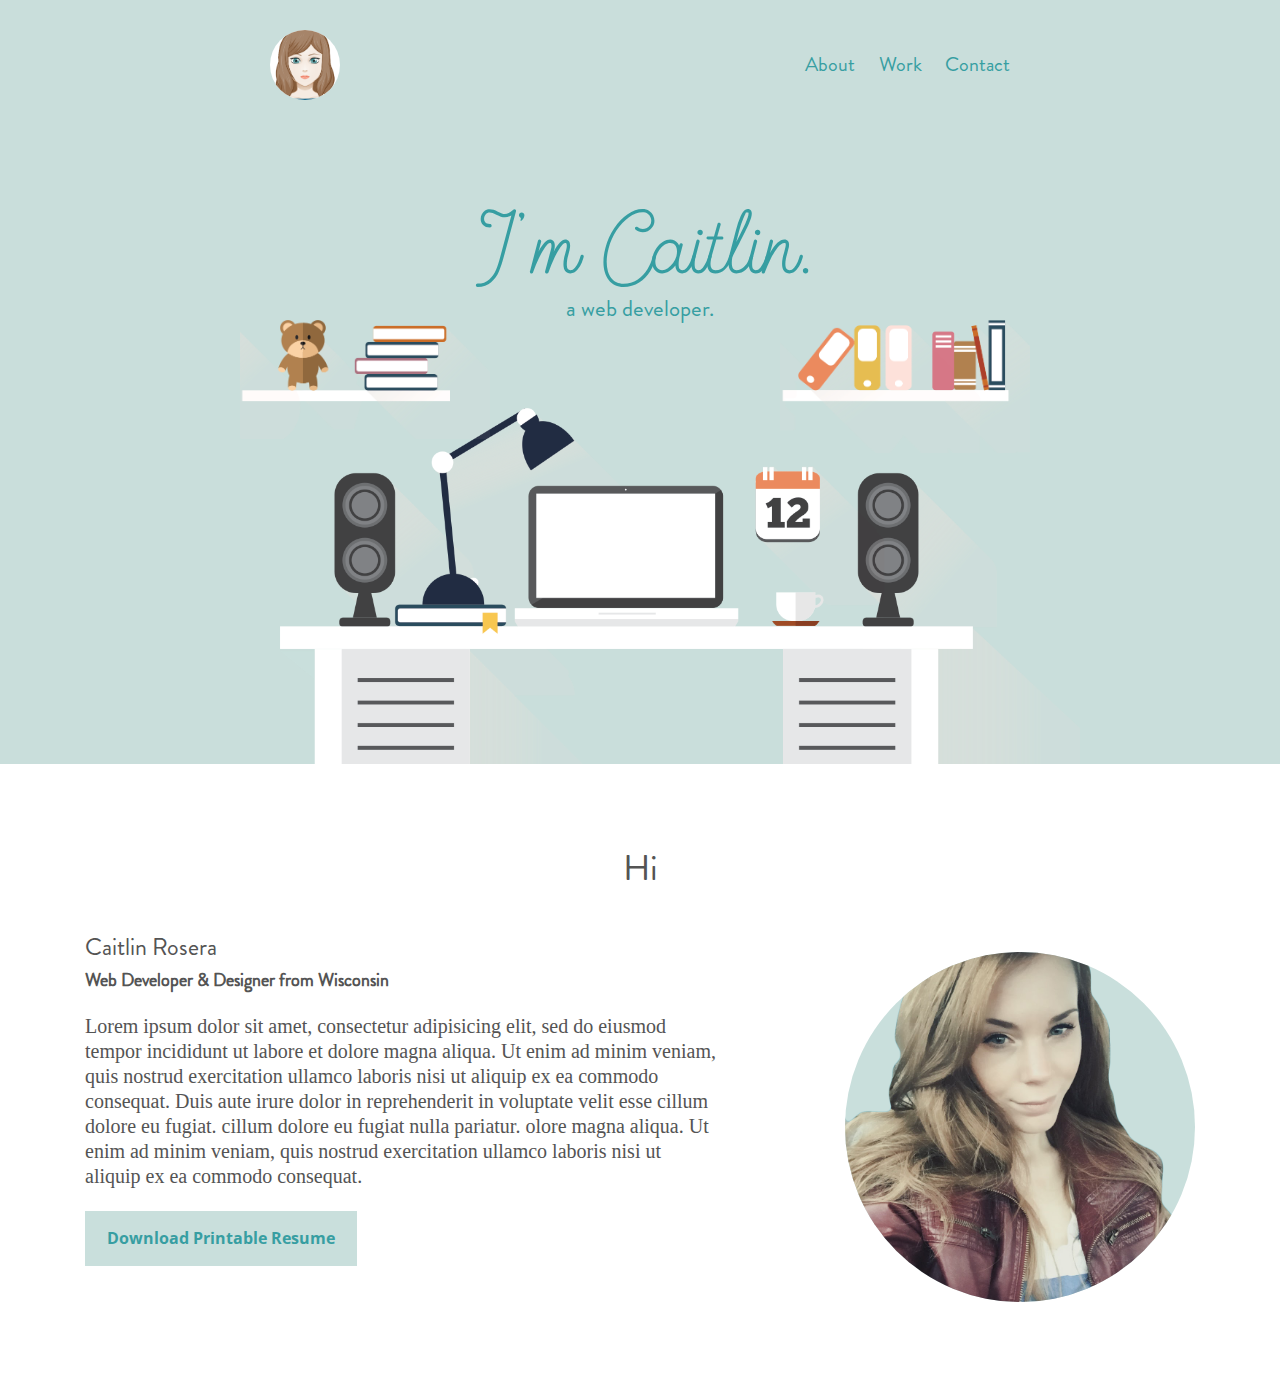
==== commit de982748: "Add files via upload" ====
--- a/index.html
+++ b/index.html
@@ -14,8 +14,8 @@
 <!--font-family: 'Open Sans', sans-serif;-->
 <!-- font css style-->
 <link rel="stylesheet" href="css/font-awesome.css">
-<!--for slider style-->
-
+<!--favicon-->
+<link rel="shortcut icon" type="image/x-icon" href="favicon.ico" />
 <noscript>
 <link rel="stylesheet" type="text/css" href="css/fallback.css" />
 </noscript>
@@ -110,248 +110,7 @@
     </div>
   </section>
   <!--about me end-->
-  <!--technical start-->
-  <section class="technical" id="technical">
-    <div class="container">
-      <div class="heading">
-        <h2>Technical Skills</h2>
-      </div>
-      <div class="row">
-        <div class=" col-xs-12 col-sm-4 col-md-4 col-lg-4 skillsArea">
-          <div class=" col-xs-12 col-sm-6 col-md-6 col-lg-6 skills"> <span class="chart skilBg" data-percent="90"> <span class="percent"></span> </span>
-            <h4>Photoshop</h4>
-            <p>Donec accumsan ligula vitae mag na curabitur id</p>
-          </div>
-        </div>
-        <div class=" col-xs-12 col-sm-4 col-md-4 col-lg-4 skillsArea">
-          <div class=" col-xs-12 col-sm-6 col-md-6 col-lg-6 skills"> <span class="chart skilBg" data-percent="80"> <span class="percent"></span> </span>
-            <h4>Illustrator</h4>
-            <p>Donec accumsan ligula vitae mag na curabitur id</p>
-          </div>
-        </div>
-        <div class=" col-xs-12 col-sm-4 col-md-4 col-lg-4 skillsArea">
-          <div class=" col-xs-12 col-sm-6 col-md-6 col-lg-6 skills"> <span class="chart skilBg" data-percent="80"> <span class="percent"></span> </span>
-            <h4>Flash</h4>
-            <p>Donec accumsan ligula vitae mag na curabitur id</p>
-          </div>
-        </div>
-        <div class=" col-xs-12 col-sm-4 col-md-4 col-lg-4 skillsArea">
-          <div class=" col-xs-12 col-sm-6 col-md-6 col-lg-6 skills"> <span class="chart skilBg" data-percent="75"> <span class="percent"></span> </span>
-            <h4>HTML5 / CSS3</h4>
-            <p>Donec accumsan ligula vitae mag na curabitur id</p>
-          </div>
-        </div>
-        <div class=" col-xs-12 col-sm-4 col-md-4 col-lg-4 skillsArea">
-          <div class=" col-xs-12 col-sm-6 col-md-6 col-lg-6 skills"> <span class="chart skilBg" data-percent="60"> <span class="percent"></span> </span>
-            <h4>jQuery</h4>
-            <p>Donec accumsan ligula vitae mag na curabitur id</p>
-          </div>
-        </div>
-        <div class=" col-xs-12 col-sm-4 col-md-4 col-lg-4 skillsArea">
-          <div class=" col-xs-12 col-sm-6 col-md-6 col-lg-6 skills"> <span class="chart skilBg" data-percent="65"> <span class="percent"></span> </span>
-            <h4>PHP / MySQL</h4>
-            <p>Donec accumsan ligula vitae mag na curabitur id</p>
-          </div>
-        </div>
-      </div>
-    </div>
-  </section>
-  <!--technical end-->
-  <!--exprience start-->
-  <section class="exprience" id="exprience">
-    <div class="container">
-      <div class="heading">
-        <h2>Work Experience</h2>
-        <p>My previous associations</p>
-      </div>
-      <div class="row workDetails">
-        <div class="col-xs-12 col-sm-3 col-md-2 col-lg-2">
-          <div class="workYear">Mar,2011<br>
-            Present</div>
-        </div>
-        <div class="col-xs-12 col-sm-9 col-md-10 col-lg-10 rightArea">
-          <div class="arrowpart"></div>
-          <div class="exCon">
-            <h4>UIzards</h4>
-            <h5>Senior UX Designer</h5>
-            <p>Nam liber tempor cum soluta nobis eleifend option congue nihil imperdiet doming id quom placerat facer possim assum. Typi non habent claritatem insitam; est usus legentis in iis qui faorum claritatem. Investigationes demonstraverunt lectores legere me lius quod ii legunt saepius.</p>
-          </div>
-        </div>
-      </div>
-      <div class="row workDetails">
-        <div class="col-xs-12 col-sm-3 col-md-2 col-lg-2">
-          <div class="workYear">Mar,2011<br>
-            Present</div>
-        </div>
-        <div class="col-xs-12 col-sm-9 col-md-10 col-lg-10 rightArea">
-          <div class="arrowpart"></div>
-          <div class="exCon">
-            <h4>Lexind</h4>
-            <h5>Visual / UI Designer</h5>
-            <p>Nam liber tempor cum soluta nobis eleifend option congue nihil imperdiet doming id quom placerat facer possim assum. Typi non habent claritatem insitam; est usus legentis in iis qui faorum claritatem. Investigationes demonstraverunt lectores legere me lius quod ii legunt saepius.</p>
-          </div>
-        </div>
-      </div>
-      <div class="row workDetails">
-        <div class="col-xs-12 col-sm-3 col-md-2 col-lg-2">
-          <div class="workYear">Mar,2011<br>
-            Present</div>
-        </div>
-        <div class="col-xs-12 col-sm-9 col-md-10 col-lg-10 rightArea">
-          <div class="arrowpart"></div>
-          <div class="exCon">
-            <h4>Matrix Media</h4>
-            <h5>Visual / UI Designer</h5>
-            <p>Nam liber tempor cum soluta nobis eleifend option congue nihil imperdiet doming id quom placerat facer possim assum. Typi non habent claritatem insitam; est usus legentis in iis qui faorum claritatem. Investigationes demonstraverunt lectores legere me lius quod ii legunt saepius.</p>
-          </div>
-        </div>
-      </div>
-    </div>
-  </section>
-  <!--exprience end-->
-  <!--education start-->
-  <section class="education" id="education">
-    <div class="container">
-      <div class="heading">
-        <h2>Education &#38; Diplomas</h2>
-        <p>What I have done in my academic career</p>
-      </div>
-      <div class="row workDetails">
-        <div class="col-xs-12 col-sm-3 col-md-2 col-lg-2">
-          <div class="workYear">Mar,2010</div>
-        </div>
-        <div class="col-xs-12 col-sm-9 col-md-10 col-lg-10 rightArea">
-          <div class="arrowpart"></div>
-          <div class="exCon">
-            <h4>Master Degree of Design</h4>
-            <h5>University of Design</h5>
-            <p>Nam liber tempor cum soluta nobis eleifend option congue nihil imperdiet doming id quom placerat facer possim assum. Typi non habent claritatem insitam; est usus legentis in iis qui faorum claritatem. Investigationes demonstraverunt lectores legere me lius quod ii legunt saepius.</p>
-          </div>
-        </div>
-      </div>
-      <div class="row workDetails">
-        <div class="col-xs-12 col-sm-3 col-md-2 col-lg-2">
-          <div class="workYear">Sept, 2007</div>
-        </div>
-        <div class="col-xs-12 col-sm-9 col-md-10 col-lg-10 rightArea">
-          <div class="arrowpart"></div>
-          <div class="exCon">
-            <h4>Bachelor of Arts</h4>
-            <h5>University of Design</h5>
-            <p>Nam liber tempor cum soluta nobis eleifend option congue nihil imperdiet doming id quom placerat facer possim assum. Typi non habent claritatem insitam; est usus legentis in iis qui faorum claritatem. Investigationes demonstraverunt lectores legere me lius quod ii legunt saepius.</p>
-          </div>
-        </div>
-      </div>
-      <div class="row workDetails">
-        <div class="col-xs-12 col-sm-3 col-md-2 col-lg-2">
-          <div class="workYear">Feb, 2005</div>
-        </div>
-        <div class="col-xs-12 col-sm-9 col-md-10 col-lg-10 rightArea">
-          <div class="arrowpart"></div>
-          <div class="exCon">
-            <h4>Master Degree of Design</h4>
-            <h5>University of Design</h5>
-            <p>Nam liber tempor cum soluta nobis eleifend option congue nihil imperdiet doming id quom placerat facer possim assum. Typi non habent claritatem insitam; est usus legentis in iis qui faorum claritatem. Investigationes demonstraverunt lectores legere me lius quod ii legunt saepius.</p>
-          </div>
-        </div>
-      </div>
-    </div>
-  </section>
-  <!--education end-->
-  <!--protfolio start-->
-  <section class="protfolio" id="protfolio">
-    <div class="container">
-      <div class="heading">
-        <h2>Portfolio</h2>
-        <p>showcase of my latest works</p>
-      </div>
-      <div class="portfolioFilter">
-        <ul>
-          <li><a href="#" data-filter="*" class="current">All</a></li>
-          <li><a href="#" data-filter=".photos">Photos</a></li>
-          <li><a href="#" data-filter=".branding">Branding</a></li>
-          <li><a href="#" data-filter=".illustration">Illustration</a></li>
-        </ul>
-      </div>
-      <ul class="portfolioContainer row">
-        <li class="photos col-xs-6 col-sm-4 col-md-3 col-lg-3">
-          <div class="lightCon"> <span class="hoverBox"> <span class="smallIcon"> <a rel="lightbox-demo" href="images/portfolio/big/1.jpg" title="Project Title1" class="zoom lb lb_warsaw1"><i class="fa fa-search fa-2x"></i></a> <a href="#" title="Project Link" target="_blank" class="linKed"><i class="fa fa-link fa-2x"></i></i></a> </span> </span> <img src="http://placehold.it/450x450&text=image1" alt=""  > </div>
-        </li>
-        <li class="branding illustration col-xs-6 col-sm-4 col-md-3 col-lg-3">
-          <div class="lightCon"> <span class="hoverBox"> <span class="smallIcon"> <a rel="lightbox-demo" href="images/portfolio/big/2.jpg" title="Project Title2" class="zoom lb lb_warsaw1"><i class="fa fa-search fa-2x"></i></a> <a href="#" title="Project Link" target="_blank" class="linKed"><i class="fa fa-link fa-2x"></i></i></a> </span> </span> <img src="http://placehold.it/450x450&text=image2" alt="" > </div>
-        </li>
-        <li class="illustration col-xs-6 col-sm-4 col-md-3 col-lg-3">
-          <div class="lightCon"> <span class="hoverBox"> <span class="smallIcon"> <a rel="lightbox-demo" href="images/portfolio/big/3.jpg" title="Project Title3" class="zoom lb lb_warsaw1"><i class="fa fa-search fa-2x"></i></a> <a href="#" title="Project Link" target="_blank" class="linKed"><i class="fa fa-link fa-2x"></i></i></a> </span> </span> <img src="http://placehold.it/450x450&text=image3" alt="" > </div>
-        </li>
-        <li class="branding illustration col-xs-6 col-sm-4 col-md-3 col-lg-3">
-          <div class="lightCon"> <span class="hoverBox"> <span class="smallIcon"> <a rel="lightbox-demo" href="images/portfolio/big/4.jpg" title="Project Title4" class="zoom lb lb_warsaw1"><i class="fa fa-search fa-2x"></i></a> <a href="#" title="Project Link" target="_blank" class="linKed"><i class="fa fa-link fa-2x"></i></i></a> </span> </span> <img src="http://placehold.it/450x450&text=image4" alt="" > </div>
-        </li>
-        <li class="illustration photos col-xs-6 col-sm-4 col-md-3 col-lg-3">
-          <div class="lightCon"> <span class="hoverBox"> <span class="smallIcon"> <a rel="lightbox-demo" href="images/portfolio/big/5.jpg" title="Project Title5" class="zoom lb lb_warsaw1"><i class="fa fa-search fa-2x"></i></a> <a href="#" title="Project Link" target="_blank" class="linKed"><i class="fa fa-link fa-2x"></i></i></a> </span> </span> <img src="http://placehold.it/450x450&text=image5" alt="" > </div>
-        </li>
-        <li class="branding photos col-xs-6 col-sm-4 col-md-3 col-lg-3">
-          <div class="lightCon"> <span class="hoverBox"> <span class="smallIcon"> <a rel="lightbox-demo" href="images/portfolio/big/6.jpg" title="Project Title6" class="zoom lb lb_warsaw1"><i class="fa fa-search fa-2x"></i></a> <a href="#" title="Project Link" target="_blank" class="linKed"><i class="fa fa-link fa-2x"></i></i></a> </span> </span> <img src="http://placehold.it/450x450&text=image6" alt="" > </div>
-        </li>
-        <li class="illustration photos col-xs-6 col-sm-4 col-md-3 col-lg-3">
-          <div class="lightCon"> <span class="hoverBox"> <span class="smallIcon"> <a rel="lightbox-demo" href="images/portfolio/big/7.jpg" title="Project Title7" class="zoom lb lb_warsaw1"><i class="fa fa-search fa-2x"></i></a> <a href="#" title="Project Link" target="_blank" class="linKed"><i class="fa fa-link fa-2x"></i></i></a> </span> </span> <img src="http://placehold.it/450x450&text=image7" alt="" > </div>
-        </li>
-        <li class="branding col-xs-6 col-sm-4 col-md-3 col-lg-3">
-          <div class="lightCon"> <span class="hoverBox"> <span class="smallIcon"> <a rel="lightbox-demo" href="images/portfolio/big/8.jpg" title="Project Title8" class="zoom lb lb_warsaw1"><i class="fa fa-search fa-2x"></i></a> <a href="#" title="Project Link" target="_blank" class="linKed"><i class="fa fa-link fa-2x"></i></i></a> </span> </span> <img src="http://placehold.it/450x450&text=image8" alt="" > </div>
-        </li>
-      </ul>
-    </div>
-  </section>
-  <!--protfolio end-->
-  <!--contact start-->
-  <section class="contact" id="contact">
-    <div class="container topCon">
-      <div class="heading">
-        <h2>Get In Touch</h2>
-        <p>Please feel free if you would like to have a chat.</p>
-      </div>
-    </div>
-
-  </section>
-  <section class="contactDetails">
-    <div class="container">
-      <!--contact info start-->
-      <div class="col-xs-12 col-sm-3 col-md-4 col-lg-4">
-        <h4>Contact details</h4>
-<p> <i class="fa fa-map-marker fa-lg"></i> Collins Street West Victoria 8007 Australia</p>
-        <p> <i class="fa fa-mobile fa-lg"></i> +1800 1234 56789</p>
-        <p> <i class="fa fa-envelope-o "></i> <a href="mailto:support@websitename.com">support@websitename.com</a></p>
-        <p> <i class="fa fa-link "></i> <a href="www.websitename.com">www.websitename.com</a></p>
-      </div>
-      <!--contact info end-->
-      <!--contact form start-->
-      <div class="col-xs-12 col-sm-9 col-md-8 col-lg-8 conForm">
-        <h4>Shoot a message!</h4>
-        <div id="message"></div>
-        <form method="post" action="php/contact.php" name="cform" id="cform">
-          <input name="name" id="name" type="text" class="col-xs-12 col-sm-6 col-md-6 col-lg-6" placeholder="Your name..." >
-          <input name="email" id="email" type="email" class=" col-xs-12 col-sm-6 col-md-6 col-lg-6 noMarr" placeholder="Your email..." >
-          <textarea name="comments" id="comments" cols="" rows="" class="col-xs-12 col-sm-12 col-md-12 col-lg-12" placeholder="Your message..."></textarea>
-          <input type="submit" id="submit" name="send" class="submitBnt" value="Send message">
-          <div id="simple-msg"></div>
-        </form>
-      </div>
-      <!--contact form end-->
-    </div>
-  </section>
-  <!--contact end-->
-  <!--footer start-->
-  <section class="footer" id="footer">
-    <div class="container">
-      <ul>
-        <li><a href="#"><i class="fa fa-twitter fa-2x"></i></a></li>
-        <li><a href="#"><i class="fa fa-facebook fa-2x"></i></a></li>
-        <li><a href="#"><i class="fa fa-linkedin fa-2x"></i></a></li>
-        <li><a href="#"><i class="fa fa-pinterest fa-2x"></i></a></li>
-        <li><a href="#"><i class="fa fa-dribbble fa-2x"></i></a></li>
-        <li><a href="#"><i class="fa fa-rss fa-2x"></i></a></li>
-      </ul>
-    </div>
-  </section>
+ 
   <!--footer end-->
 </div>
 <!--wrapper end-->
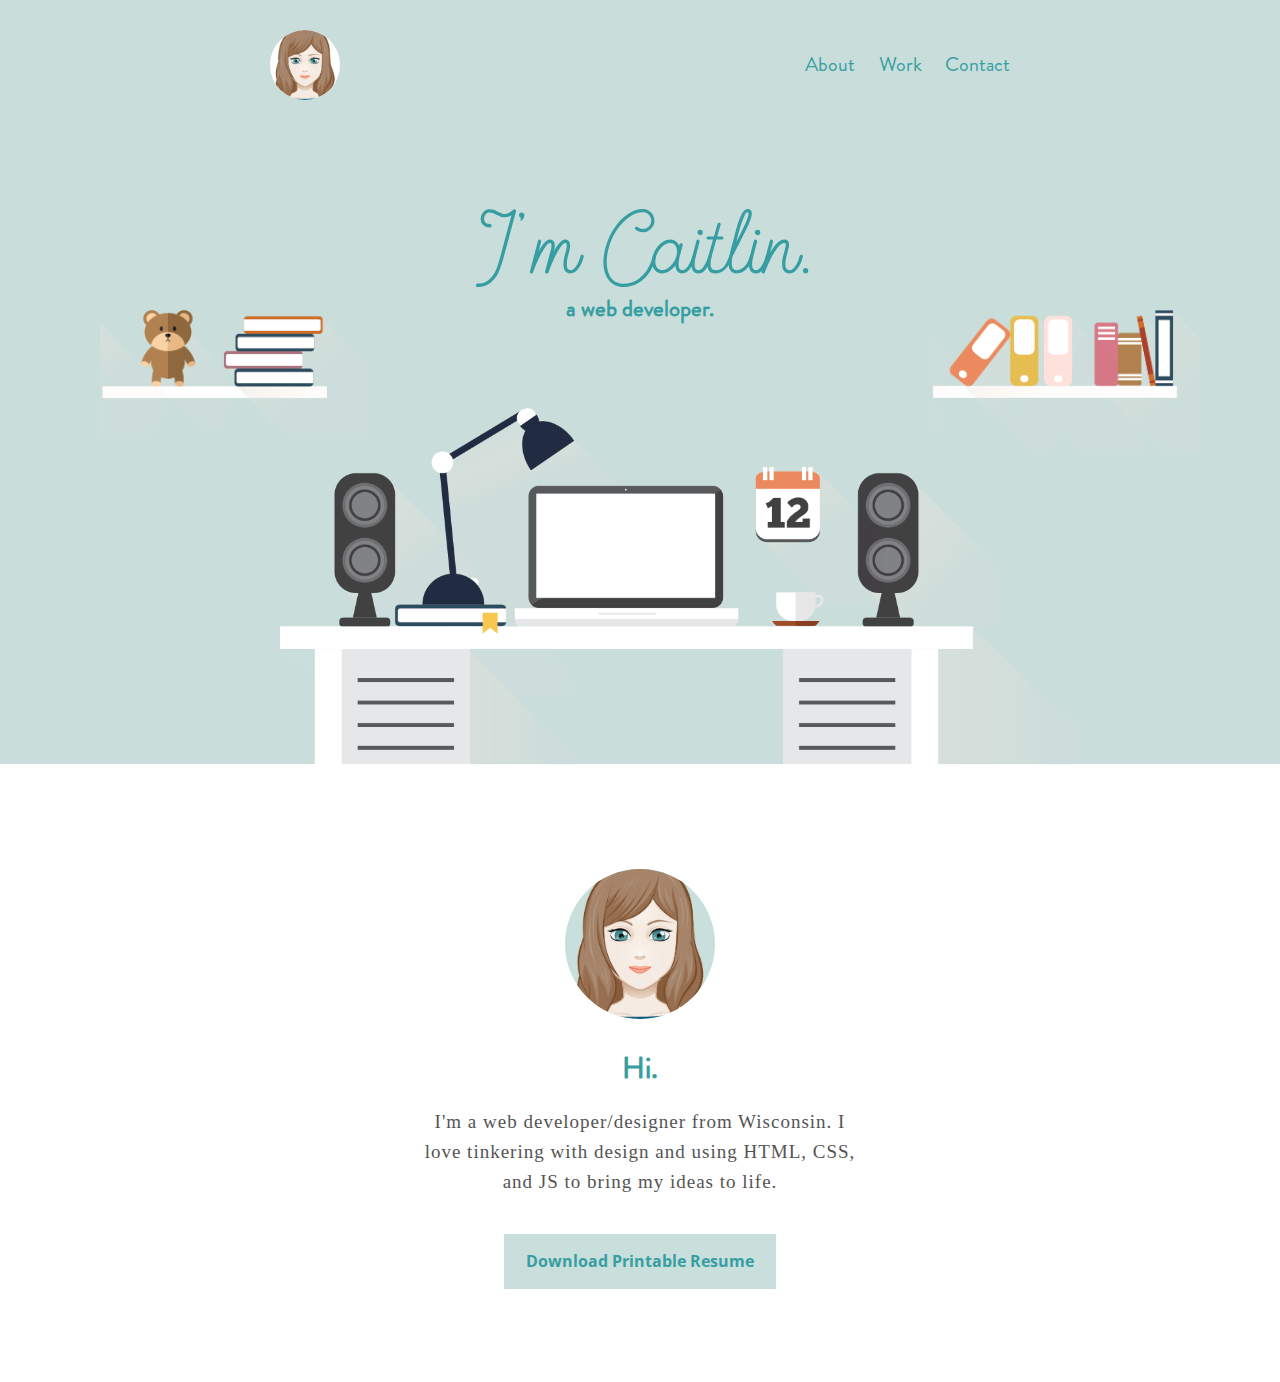
==== commit d058e276: "Add files via upload" ====
--- a/index.html
+++ b/index.html
@@ -94,25 +94,19 @@
   <section class="aboutme" id="aboutme">
     <div class="container">
       <div class="heading">
-        <h2>Hi</h2>
+        <img src="images/avatar.png" alt="" class="img-circle topmar" id="caitlin-pic"> 
+        <h2>Hi.</h2>
       </div>
-      <div class="row">
-        <div class=" col-xs-12 col-sm-12 col-md-7 col-lg-7">
-          <h3>Caitlin Rosera</h3>
-          <h4 class="subHeading">Web Developer &#38; Designer from Wisconsin</h4>
-          <p>Lorem ipsum dolor sit amet, consectetur adipisicing elit, sed do eiusmod tempor incididunt ut labore et dolore magna aliqua. Ut enim ad minim veniam, quis nostrud exercitation ullamco laboris nisi ut aliquip ex ea commodo consequat. Duis aute irure dolor in reprehenderit in voluptate velit esse cillum dolore eu fugiat.  cillum dolore eu fugiat nulla pariatur. olore magna aliqua. Ut enim ad minim veniam, quis nostrud exercitation ullamco laboris nisi ut aliquip ex ea commodo consequat. </p>
+      <div class="about-paragraph">
+          <p>I'm a web developer/designer from Wisconsin.  I love tinkering with design and using HTML, CSS, and JS to
+          bring my ideas to life.</p>
           
           <a href="#" class="bntDownload">Download Printable Resume</a> </div>
-        <div class=" col-xs-12 col-sm-12 col-md-4 col-lg-4 col-md-offset-1 col-lg-offset-1 proPic"> 
-          <img src="images/cait-profile.png" alt="" class="img-circle topmar" id="caitlin-pic"> 
-        </div>
+        
       </div>
-    </div>
   </section>
   <!--about me end-->
- 
-  <!--footer end-->
-</div>
+
 <!--wrapper end-->
 <!--modernizr js-->
 <script type="text/javascript" src="js/modernizr.custom.26633.js"></script>
--- a/css/style.css
+++ b/css/style.css
@@ -87,8 +87,9 @@
 
 p{
 	font-family: 'EB Garamond', serif;
-	font-size:20px;
-	line-height:25px;
+	font-size:19px;
+	line-height:30px;
+	letter-spacing: 1px;
 	font-weight:400;
 	padding-bottom:22px;
 	margin:0px;
@@ -104,11 +105,12 @@
 }
 h2{
 	font-family: 'Brandon Grotesque', sans-serif;
-	font-size:36px;
+	font-size:30px;
 	line-height:38px;
 	padding-bottom:0px;
-	font-weight:300;
+	font-weight: bold;
 	margin:0px;
+	color: #379ea2;
 }
 h3{
 	font-family: 'Brandon Grotesque', sans-serif;
@@ -143,7 +145,7 @@
 
 .heading{
 	text-align:center;
-	padding-bottom:45px;
+	padding-bottom:20px;
 }
 
 .topmar{
@@ -278,6 +280,7 @@
 	margin-top: 80px;
 	margin-right: -80px;
 	margin-bottom: 0px !important;
+	transition: all 1s ease-in-out;
 }
 
 /*---------------------------------------------------------------------------------
@@ -491,29 +494,6 @@
 }
 
 
-/* CUSTOMIZE THE CAROUSEL
--------------------------------------------------- */
-
-/* Carousel base class */
-.carousel {
-}
-/* Since positioning the image, we need to help out the caption */
-.carousel-caption {
-  z-index: 10;
-}
-
-/* Declare heights because of positioning of img element */
-.carousel .item {
-  height: 600px;
-  background-color: #0A64A4;
-}
-.carousel-inner > .item > img {
-  position: absolute;
-  top: 0;
-  left: 0;
-  min-width: 100%;
-}
-
 
 
 
@@ -525,15 +505,22 @@
 .aboutme{
 	background:#fff;
 	position:relative;
+	text-align: center;
 }
 .aboutme .container{
 	padding-top:85px ;
 	padding-bottom:93px ;
 }
+.about-paragraph {
+	max-width: 440px;
+	text-align: center;
+	margin: auto;
+}
 #caitlin-pic {
 	background-color: #c9dfdc;
-	width: 100%;
+	width: 150px;
 	height: auto;
+	margin-bottom: 30px;
 }
 
 .aboutTop{
@@ -549,6 +536,7 @@
 	font-family: 'Open Sans', sans-serif;
 	font-weight:700;
 	background: #c9dfdc;
+	margin-top: 15px;
 	padding:16px 22px;
 	display:inline-block;
 	color: #379ea2;
@@ -1221,18 +1209,53 @@
  13. Responsive style
 -------------------------------------------------------------------------------*/
 
-@media screen and (min-width: 1200px) {
+@media screen and (min-width: 1300px) {
+	.intro-img {
+		width: 290px;
+		margin-top: 110px;
+	}
+	#bear-img {
+		margin-left: -600px;
+	}
+	#book-img {
+		margin-left: 350px;
+	}
+}
+@media screen and (min-width: 1200px) and (max-width: 1299px) {
 	.workYear{
 		width:140px;
 		height:140px;
 		padding-top:50px;
 	}
-	
+
 	.education .workYear{
 		padding-top:58px;
 	}
-}
-
+	.intro-img {
+		width: 270px;
+		margin-top: 110px;
+	}
+	#bear-img {
+		margin-left: -540px;
+	}
+	#book-img {
+		margin-left: 290px;
+	}
+}
+
+
+@media screen and (min-width: 1050px) and (max-width: 1199px) {
+	.intro-img {
+		width: 250px;
+		margin-top: 110px;
+	}
+	#bear-img {
+		margin-left: -470px;
+	}
+	#book-img {
+		margin-left: 260px;
+	}
+}
 
 @media screen and (max-width: 991px) {
 	.navbar.navbar-inverse.navbar-static-top a{
@@ -1244,13 +1267,13 @@
 		padding-left:25px;
 		padding-right:25px;
 	}
-	.bannerText h1{
+/*	.bannerText h1{
 		font-size:65px;
 		line-height:71px;
 	}
 	.bannerText h2{
 		font-size:28px;
-	}
+	}*/
 	.proPic{
 		text-align:center;
 	}
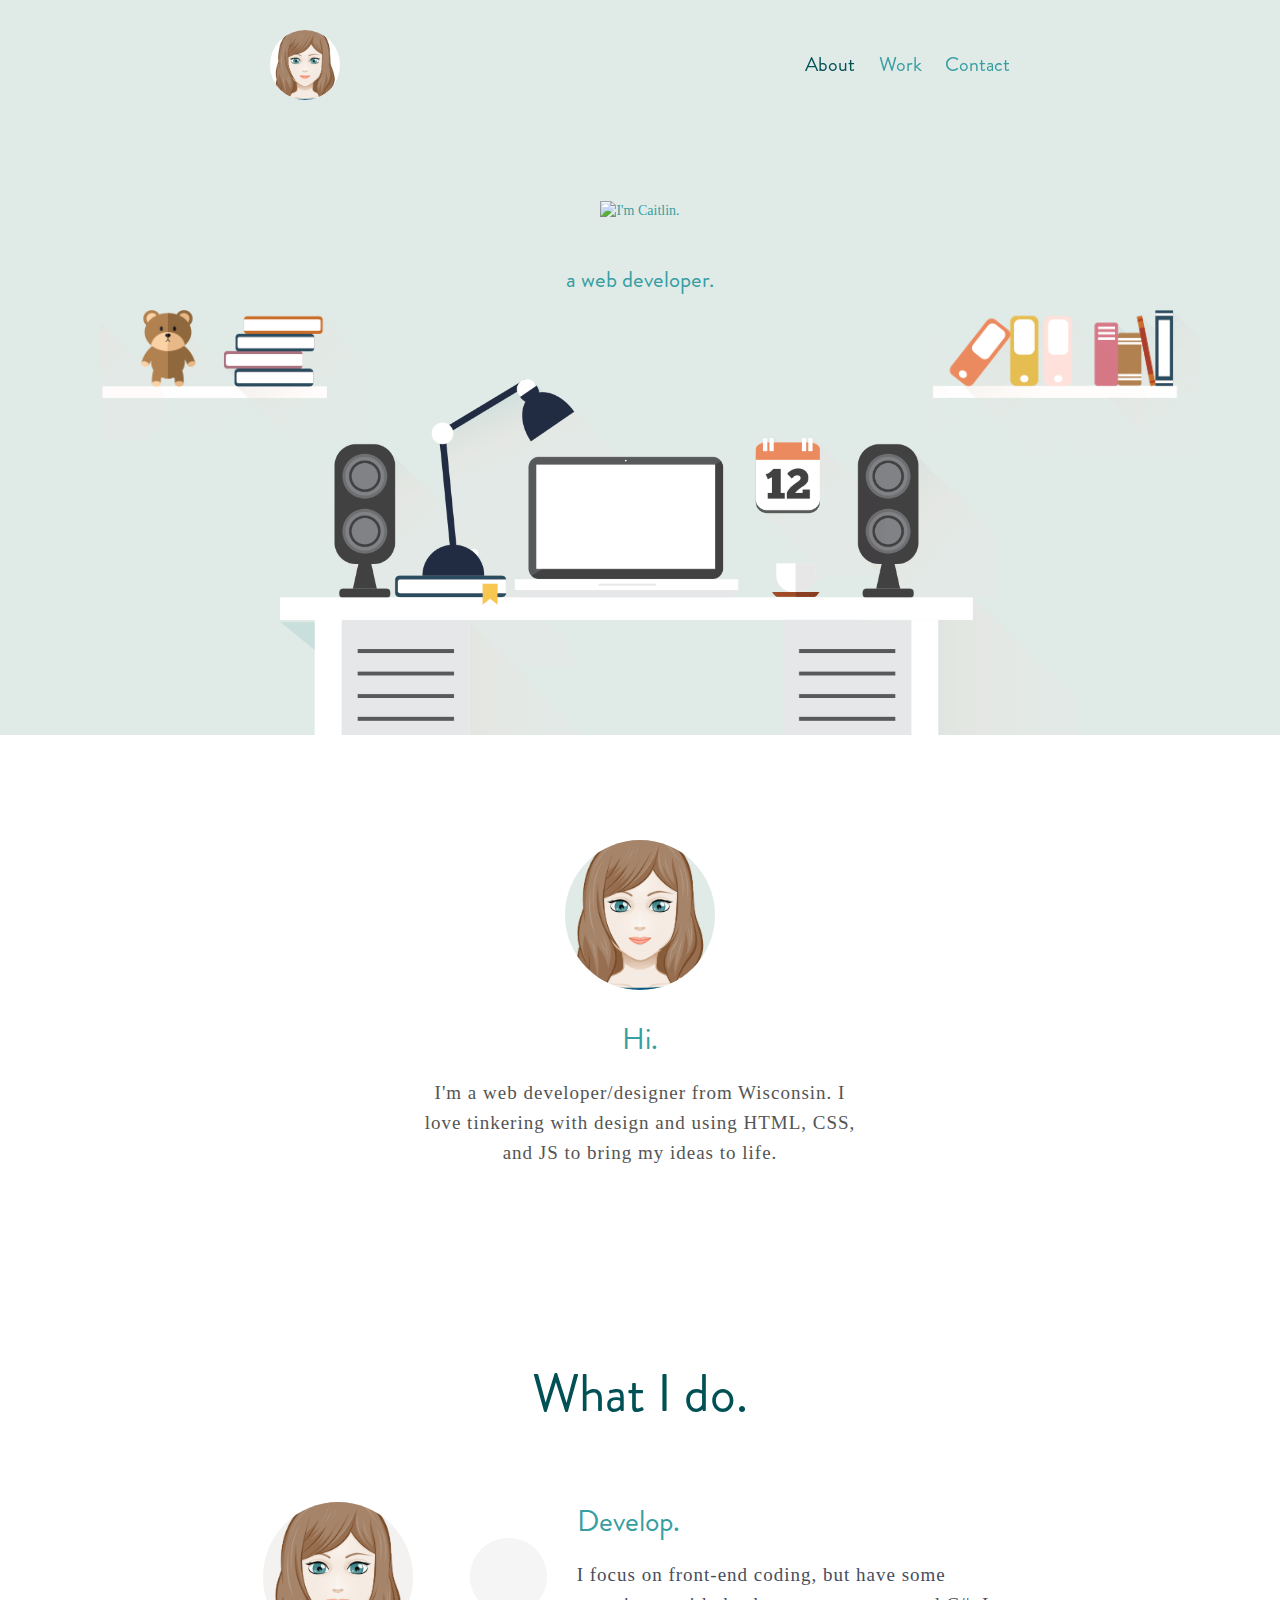
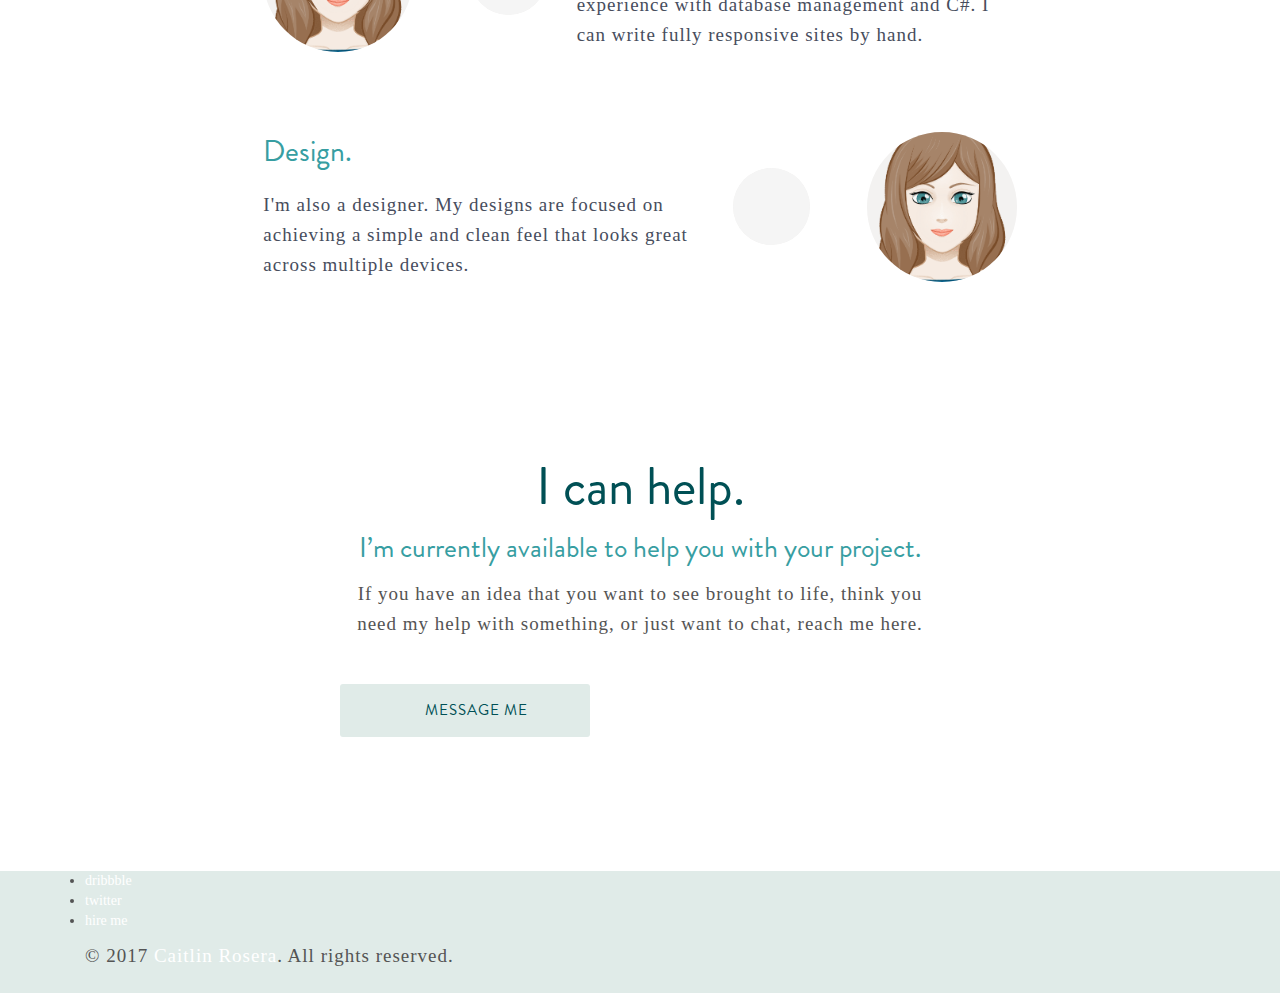
==== commit 459a28bd: "Add files via upload" ====
--- a/index.html
+++ b/index.html
@@ -27,17 +27,20 @@
 <div class="wrapper" id="wrapper">
     <!--banner start-->
     <div class="intro-section">
-    <div class="top-bar">
+    <div class="nav-wrapper">
+    <div class="headroom" id="top-bar">
       <div class="bar-container">
         <img src="images/avatar.png" alt="" id="avatar" >
         <nav>
           <ul>
-            <li><a href="">About</a></li>
+            <li><a href="" class="active-link">About</a></li>
             <li><a href="">Work</a></li>
             <li><a href="">Contact</a></li>
           </ul>
         </nav>
       </div>
+    </div>
+      
     </div>
     
     <div class="banner row" id="banner">
@@ -47,7 +50,7 @@
         <img src="images/bear-shelf.png" alt="" id="bear-img" class="intro-img">
         
         <div id="cait-svg-wrapper">
-          <img src="images/caitlin.svg" alt="I'm Caitlin." id="caitlin-text">
+          <img src="images/caitlin2.svg" alt="I'm Caitlin." id="caitlin-text">
         </div>
         <h2>a web developer.</h2>
         
@@ -101,12 +104,190 @@
           <p>I'm a web developer/designer from Wisconsin.  I love tinkering with design and using HTML, CSS, and JS to
           bring my ideas to life.</p>
           
-          <a href="#" class="bntDownload">Download Printable Resume</a> </div>
+        <!--<a href="#" class="bntDownload">Download Printable Resume</a>--> </div>
         
       </div>
   </section>
   <!--about me end-->
-
+  <!--technical start-->
+  <section class="technical col-md-12" id="technical">
+  
+    <div class="breaker">
+        <div class="col-md-12">
+          <div class="divider"></div>
+        </div>
+    </div>
+    
+    <div class="container">
+      <div class="heading">
+        <h2>What I do.</h2>
+      </div>
+      
+      <div id="design" class="row">
+
+        <div class="col-md-4 col-md-offset-1">
+
+          <div class="dev-info">
+
+            <figure>
+              <img src="images/avatar.png">
+            </figure>
+
+            <div class="bubble right">
+
+              <div class="dev-icons"></div>
+
+            </div>			
+
+          </div>
+
+        </div> <!-- 4 -->
+
+        <div class="col-md-6">
+
+          <div class="deets">
+
+            <h3>Develop.</h3>
+
+            <p>I focus on front-end coding, but have some experience with database management and C#.  I can write fully responsive sites by hand.</p>
+
+          </div>
+
+        </div>
+
+      </div> <!-- /row -->
+
+
+      <div id="develop" class="row">
+
+
+        <div class="col-md-4 col-md-push-7">
+
+          <div class="design-info">
+
+            <figure>
+              <img src="images/avatar.png">
+            </figure>
+
+            <div class="bubble left">
+
+              <div class="design-icons"></div>
+
+            </div>			
+
+          </div>
+
+        </div> <!-- col -->
+
+
+        <div class="col-md-6 col-md-pull-3">
+
+          <div class="deets">
+
+            <h3>Design.</h3>
+
+            <p>I'm also a designer.  My designs are focused on achieving a simple and clean feel that looks great across multiple devices.</p>
+
+          </div>
+
+        </div> <!-- col -->
+
+
+
+
+      </div> <!-- /row -->
+      
+    </div>
+  </section>
+
+<!-- Start Help Section -->
+  
+  
+  <section id="i-can-help">
+    <div class="breaker">
+      <div class="col-md-12">
+        <div class="divider"></div>
+      </div>
+    </div>
+    
+    <div class="container">
+
+      <div class="row">
+
+        <div class="col-md-12">
+
+          <article>
+
+
+            <header>
+
+              <h2>I can help.</h2>
+
+              <h3>I&rsquo;m currently available to help you with your project.</h3>
+
+            </header>
+            <p>If you have an idea that you want to see brought to life, think you need my help with something, or just want to chat, reach me here.</p>
+
+            <p class="btn-hldr">
+
+              <a href="@gmail.com||@gmail.com||caitlin.marie.rosera" class="main-btn email-lnk">message me</a>
+
+            </p>
+
+
+          </article>
+
+        </div>
+
+      </div>
+
+    </div>
+
+
+  </section>
+
+
+
+  <footer>
+
+    <div class="container">
+
+      <div class="row">
+
+        <div class="col-md-12">
+
+          <ul class="footer-list">
+
+            <li><a href="">dribbble</a></li>
+            <li><a href="">twitter</a></li>
+            <li><a href="@gmail.com||caitlin.marie.rosera" class="email-lnk">hire me</a></li>
+
+          </ul>
+
+        </div>
+
+      </div>
+
+      <div class="row">
+
+        <div class="col-md-12">
+
+
+
+          <p>© 2017 <a href="https://caitlinmarie.github.io">Caitlin Rosera</a>. All rights reserved.</p>
+
+        </div>
+
+      </div>
+
+    </div>
+
+  </footer>
+
+
+
+
+</div>
 <!--wrapper end-->
 <!--modernizr js-->
 <script type="text/javascript" src="js/modernizr.custom.26633.js"></script>
@@ -118,49 +299,6 @@
 <script src="js/custom.js"></script>
 <!--for placeholder jquary-->
 <script type="text/javascript" src="js/jquery.placeholder.js"></script>
-<!--for menu jquary-->
-<script type="text/javascript" src="js/stickUp.js"></script>
-<script type="text/javascript">
-/*jQuery(function($) {
-$(document).ready( function() {
-  //enabling stickUp on the '.navbar-wrapper' class
-  $('.navbar-wrapper').stickUp({
-				parts: {
-				  0: 'banner',
-				  1: 'aboutme',
-				  2: 'technical',
-				  3: 'exprience',
-				  4: 'education',
-				  5: 'protfolio',
-				  6: 'contact'
-				},
-				itemClass: 'menuItem',
-				itemHover: 'active',
-				topMargin: 'auto'
-			  });
-});
-
-$( ".navbar.navbar-inverse.navbar-static-top a" ).click(function() {
-  $( ".navbar-collapse" ).addClass( "hideClass" );
-});
-
-
-$( ".navbar.navbar-inverse.navbar-static-top a" ).click(function() {
-  $( ".navbar-collapse" ).addClass( "collapse" );
-});
-
-
-$( ".navbar.navbar-inverse.navbar-static-top a" ).click(function() {
-  $( ".navbar-collapse" ).removeClass( "in" );
-});
-
-$( ".navbar-toggle" ).click(function() {
-  $( ".navbar-collapse" ).removeClass( "hideClass" );
-});
-
-
-});*/
-</script>
 <!--for portfoli filter jquary-->
 <script src="js/jquery.isotope.js" type="text/javascript"></script>
 <!--for portfoli lightbox -->
@@ -173,5 +311,17 @@
 <script src="js/jquery.easypiechart.js"></script>
 <!--contact form js-->
 <script type="text/javascript" src="js/jquery.contact.js"></script>
+<!-- Hide Header -->
+<script type="text/javascript" src="js/headroom.js"></script>
+<script type="text/javascript">
+
+  var ele = document.querySelector("#top-bar");
+
+  var headroom = new Headroom(ele, {
+    });
+
+  headroom.init();
+  
+  </script>
 </body>
 </html>--- a/css/style.css
+++ b/css/style.css
@@ -39,6 +39,11 @@
 	src: url("../fonts/Smoothy/Smoothy-Cursive.otf"),
 		url("../fonts/Smoothy/Smoothy-Cursive"); /* IE */
 }
+@font-face{
+	font-family: "Tamarillo";
+	src: url("../fonts/TamarilloJF.ttf"),
+		url("../fonts/TamarilloJF.ttf"); /* IE */
+}
 @import url('https://fonts.googleapis.com/css?family=EB+Garamond');
 * {
 	padding:0;
@@ -83,6 +88,7 @@
 
 .container .row{
 	margin:0px;
+	transition: all .5s ease-in-out;
 }
 
 p{
@@ -108,7 +114,6 @@
 	font-size:30px;
 	line-height:38px;
 	padding-bottom:0px;
-	font-weight: bold;
 	margin:0px;
 	color: #379ea2;
 }
@@ -153,15 +158,66 @@
 }
 
 .wrapper {
-	background-color: #c9dedb;
+	background-color: #e0ebe8;
+}
+.breaker {
+	 max-width: 100px;
+	 margin: 0 auto;
+}
+.divider {
+	width: 100%;
+	height: 6px;
+	background-image: url("../images/line-bg.png");
+	margin: 0 auto;
+}
+figure img {
+	margin: 0;
+	max-width: 150px;
+	height: auto;
+	display: block;
+	border-radius: 50%;
+	background-color: #f3f2f1;
+}
+.right {
+	right: 0;
+}
+.left {
+	left: 0;
 }
 
 /*----------------------------------------------------
  3.	Header Part
 ------------------------------------------------------*/
-.top-bar {
+.nav-wrapper {
+	height: 130px;
+}
+#top-bar {
 	height: 130px;
 	width: 100%;
+	z-index: 999;
+}
+.headroom {
+	will-change: transform;
+	transition: transform 200ms linear;
+
+	background-color: transparent;
+}
+.headroom--top {
+	background-color: transparent !important;
+	box-shadow: none !important;
+}
+.headroom--pinned {
+	transform: translateY(0%);
+	transition: all .8s;
+	position: fixed;
+	opacity: .97;
+	background-color: #fff;
+	box-shadow: 0 1px 1px rgba(6,8,8,.1);
+}
+.headroom--unpinned {
+	transform: translateY(-100%);
+	position: relative;
+	background-color: transparent;
 }
 .bar-container {
 	max-width: 800px;
@@ -217,7 +273,7 @@
 .bannerText h1{
 	font-size: 180%;
 	line-height: 40px;
-	font-family: "Smoothy", cursive;
+	font-family: "Tamarillo", cursive;
 }
 .bannerText h2{
 	font-size:23px;
@@ -226,7 +282,8 @@
 }
 #cait-svg-wrapper {
 	transition: all .5s ease-in-out;
-	max-width: 340px;
+	max-width: 350px;
+	padding-bottom: 40px;
 	margin: auto;
 }
 #caitlin-text {
@@ -283,217 +340,6 @@
 	transition: all 1s ease-in-out;
 }
 
-/*---------------------------------------------------------------------------------
- 4. Background slider CSS style
--------------------------------------------------------------------------------*/
-.ri-grid {
-	margin:0px auto;
-	position: relative;
-	height: auto;
-}
-.ri-grid ul {
-	list-style: none;
-	display: block;
-	width: 100%;
-	margin: 0;
-	padding: 0;
-}
-.ri-grid ul:before, .ri-grid ul:after {
-	content: '';
-	display: table;
-}
-.ri-grid ul:after {
-	clear: both;
-}
-.ri-grid ul {
-	zoom: 1; /* For IE 6/7 (trigger hasLayout) */
-}
-.ri-grid ul li {
-	-webkit-perspective: 400px;
-	-moz-perspective: 400px;
-	-o-perspective: 400px;
-	-ms-perspective: 400px;
-	perspective: 400px;
-	margin: 0;
-	padding: 0;
-	float: left;
-	position: relative;
-	display: block;
-	overflow: hidden;
-	background: #000;
-}
-.ri-grid ul li a {
-	display: block;
-	outline: none;
-	position: absolute;
-	left: 0;
-	top: 0;
-	width: 100%;
-	height: 100%;
-	-webkit-backface-visibility: hidden;
-	-moz-backface-visibility: hidden;
-	-o-backface-visibility: hidden;
-	-ms-backface-visibility: hidden;
-	backface-visibility: hidden;
-	-webkit-transform-style: preserve-3d;
-	-moz-transform-style: preserve-3d;
-	-o-transform-style: preserve-3d;
-	-ms-transform-style: preserve-3d;
-	transform-style: preserve-3d;
-	-webkit-background-size: 100% 100%;
-	-moz-background-size: 100% 100%;
-	background-size: 100% 100%;
-	background-position: center center;
-	background-repeat: no-repeat;
-	background-color: #333;
-	-webkit-box-sizing: content-box;
-	-moz-box-sizing: content-box;
-	box-sizing: content-box;
-}
-/* Grid wrapper sizes */
-.ri-grid-size-1 {
-	width: 55%;
-}
-.ri-grid-size-2 {
-	width: 100%;
-}
-.ri-grid-size-3 {
-	width: 100%;
-	margin-top: 0px;
-}
-/* Shadow style */
-.ri-shadow:after, .ri-shadow:before {
-	content: "";
-	position: absolute;
-	z-index: -2;
-	bottom: 15px;
-	left: 10px;
-	width: 50%;
-	height: 20%;
-	max-width: 300px;
-	max-height: 100px;
-	box-shadow: 0 15px 10px rgba(0, 0, 0, 0.7);
-	-webkit-transform: rotate(-3deg);
-	-moz-transform: rotate(-3deg);
-	-ms-transform: rotate(-3deg);
-	-o-transform: rotate(-3deg);
-	transform: rotate(-3deg);
-}
-.ri-shadow:after {
-	right: 10px;
-	left: auto;
-	-webkit-transform: rotate(3deg);
-	-moz-transform: rotate(3deg);
-	-ms-transform: rotate(3deg);
-	-o-transform: rotate(3deg);
-	transform: rotate(3deg);
-}
-.ri-grid-loading:after, .ri-grid-loading:before {
-	display: none;
-}
-.ri-loading-image {
-	display: none;
-}
-.ri-grid-loading .ri-loading-image {
-	position: relative;
-	width: 30px;
-	height: 30px;
-	left: 50%;
-	margin: 100px 0 0 -15px;
-	display: block;
-}
-
-
-/*----------------------------------------------------
- 5.	Menu Style
-------------------------------------------------------*/
-.isStuck{
-    left:0px;
-    width:100%;
-}
-.menu{
-	 margin-top:0px;
-	 position: static;
-	 left:0px;
-	 right:0px;
-}
-
-.navwrapper .container{
-	padding:0;
-	width:auto;
-}
-
-.navbar-header{
-	display:none;
-}
-.nav > li > a{
-	display:inline-block;
-}
-.navbar-nav > li{
-	float: none;
-	display: inline;
-}
-.navbar-nav{
-	margin: 0 auto;
-	text-align: center;
-	float: none;
-}
-
-.navbar-toggle{
-	margin-top:14px;
-}
-
-
-/* Special class on .container surrounding .navbar, used for positioning it into place. */
-.navbar-wrapper {
-  margin-top:0px;
-  position: relative;
-  z-index: 15;
-  background:#262b37;
-}
-.navbar-wrapper .container{
-	padding:0px;
-}
-
-.navbar-collapse{
-	padding:0;
-}
-.navbar-collapse.in{
-	max-height:100%;
-}
-
-.navbar.navbar-inverse.navbar-static-top {
-  margin:0px auto;
-  background:#262b37;
-  color:#c3c8d6;
-  border:none;
-  font-family: 'Open Sans', sans-serif;
-  font-size:14px;
-  text-transform:uppercase;
-}
-.navbar.navbar-inverse.navbar-static-top a{
-  color:#c3c8d6;
-  padding:22px 25px;
-  line-height:18px;
-  text-align:center;
-}
-.navbar.navbar-inverse.navbar-static-top a:hover{
-  color:#fff;
-}
-.navbar-inverse .navbar-nav>.active>a, .navbar-inverse .navbar-nav>.active>a:focus{
-  background:#1b1f29;
-  color:#c3c8d6;
-}
-.navbar-inverse .navbar-nav>.active>a:hover {
-  background:#1b1f29;
-  color:#fff;
-}
-
-.hideClass{
-	display:none;
-}
-
-
 
 
 
@@ -517,7 +363,7 @@
 	margin: auto;
 }
 #caitlin-pic {
-	background-color: #c9dfdc;
+	background-color: #e0ebe8;
 	width: 150px;
 	height: auto;
 	margin-bottom: 30px;
@@ -535,7 +381,7 @@
 	font-size:16px;
 	font-family: 'Open Sans', sans-serif;
 	font-weight:700;
-	background: #c9dfdc;
+	background: #e0ebe8;
 	margin-top: 15px;
 	padding:16px 22px;
 	display:inline-block;
@@ -543,7 +389,7 @@
 }
 .bntDownload:hover{
 	background: #379ea2;
-	color: #c9dfdc;
+	color: #e0ebe8;
 	text-decoration:none;
 }
 
@@ -554,16 +400,18 @@
 ------------------------------------------------------*/
 .addspace{
 	height:60px;
-	background:#eeeeee;
+	background:#fff;
 }
 
 .technical{
-	background:#eeeeee;
+	background: #fff;
 	color:#474d5d;
 }
 .technical .container{
 	padding-top:85px ;
 	padding-bottom:69px ;
+
+	max-width: 970px;
 }
 .technical .heading p{
 	padding-bottom:41px;
@@ -573,9 +421,19 @@
 	color:#474d5d;
 }
 .technical h2{
-	color:#ff675f;
-}
-
+	color: #005055;
+	font-size: 3.8em;
+	font-weight: 400;
+	margin-bottom: 70px;
+}
+.technical h3 {
+	font-size:30px;
+	line-height:38px;
+	padding-bottom: 20px;
+	margin:0px;
+	font-weight: 500;
+	color: #379ea2;
+}
 .technical .skillsArea{
 	padding:0px;
 }
@@ -603,168 +461,179 @@
 	font-weight:700;
 	text-transform:uppercase;
 }
-
-
-.skilBg{
-	background:url(../images/skills.png) no-repeat 0 0;
-}
-
-
-.chart {
-  position: relative;
-  display: inline-block;
-  width: 152px;
-  height: 152px;
-  margin-bottom: 26px;
-  text-align: center;
-}
-.chart canvas {
-  position: absolute;
-  top: 0;
-  left: 0;
-}
-.percent {
-  display: inline-block;
-  font-size:21px;
-  color:#474d5d;
-  line-height: 152px;
-  z-index: 2;
-}
-.percent:after {
-  content: '%';
-  margin-left: 0.1em;
-  font-size: .8em;
-}
-.angular {
-  margin-top: 100px;
-}
-.angular .chart {
-  margin-top: 0;
-}
-
-
-
-
+#develop {
+	margin-top: 60px;
+}
+.dev-info {
+	margin: 0 auto;
+	background-image: url(../images/line-bg.png);
+	background-position: center center;
+	background-repeat: repeat-x;
+	position: relative;
+}
+.design-info {
+	margin: 0 auto;
+	background-image: url(../images/line-bg.png);
+	background-position: center center;
+	background-repeat: repeat-x;
+	position: relative;
+	min-height: 155px;
+}
+.design-info figure img {
+	float: right;
+}
+.bubble {
+	background: #F3F2F1;
+	width: 77px;
+	height: 77px;
+	-webkit-border-radius: 60px;
+	-moz-border-radius: 60px;
+	border-radius: 60px;
+	position: absolute;
+	overflow: hidden;
+	top: 2.6em;
+}
+.dev-icons, .design-icons {
+	border-radius: 60px;
+	background-color: #f5f5f5;
+	-webkit-border-radius: 60px;
+	-moz-border-radius: 60px;
+	width: 77px;
+	height: 77px;
+	-webkit-animation-duration: 20s;
+	-webkit-animation-iteration-count: infinite;
+	-webkit-animation-timing-function: cubic-bezier(1,0,0,1);
+	-moz-animation-duration: 20s;
+	-moz-animation-iteration-count: infinite;
+	-moz-animation-timing-function: cubic-bezier(1,0,0,1);
+	animation-duration: 20s;
+	animation-iteration-count: infinite;
+	animation-timing-function: cubic-bezier(1,0,0,1);
+}
+.dev-icons {
+	background-image: url("../images/dev-icons-sm.png");
+	-webkit-animation-name: bubble-icons-down;
+	-moz-animation-name: bubble-icons-down;
+	animation-name: bubble-icons-down;
+	
+}
+.design-icons {
+	background-image: url("../images/design-icons.png");
+	-webkit-animation-name: bubble-icons;
+	-moz-animation-name: bubble-icons;
+	animation-name: bubble-icons;
+}
+@keyframes bubble-icons {
+	0% {
+		background-position: 0 -30px;
+	}
+	5% {
+		background-position: 0 -77px;
+	}
+	35% {
+		background-position: 0 -77px;
+	}
+	40% {
+		background-position: 0 -150px;
+	}
+	68% {
+		background-position: 0 -150px;
+	}
+	73% {
+		background-position: 0 -233px;
+	}
+	100% {
+		background-position: 0 -233px;
+	}
+}
+
+@keyframes bubble-icons-down {
+	0% {
+		background-position: 0 0;
+	}
+	5% {
+		background-position: 0 81px;
+	}
+	35% {
+		background-position: 0 81px;
+	}
+	40% {
+		background-position: 0 147px;
+	}
+	68% {
+		background-position: 0 147px;
+	}
+	73% {
+		background-position: 0 221px;
+	}
+	100% {
+		background-position: 0 221px;
+	}
+}
 /*----------------------------------------------------
- 8.	Work Experience Style
+ 8.	I can Help Style
 ------------------------------------------------------*/
-.exprience{
-	background:#fff;
-}
-.exprience .container{
-	padding-top:85px ;
-	padding-bottom:90px ;
-}
-
-.exprience h2{
-	color:#ff675f;
-}
-.exprience p{
-	color:#84868d;
-	/*font-size:13px;*/
-	line-height:18px;
-}
-.exprience .heading p{
-	padding-bottom:41px;
-}
-
-.exprience h4{
-	font-weight:700;
-}
-
-.workDetails .rightArea{
-	border-left: solid 1px #eaeaea;
-	padding-bottom:47px;
-}
-.workDetails:last-child .rightArea{
-	padding-bottom:0px;
-}
-.workYear{
-	font-size:17px;
-	color:#fff;
-	background:#ff675f;
-	text-align:center;
-	width:120px;
-	height:120px;
-	padding:40px 0 40px 0;
-	
-	-webkit-border-radius: 50%;
-    border-radius: 50%;
-}
-
-
-.arrowpart{
-	float:left;
-	width:15px;
-	height:50px;
-	background:url(../images/arrow-left.png) no-repeat 0 23px;
-}
-.exCon{
-	width:auto;
-	background:#f3f3f3;
-	border-bottom:solid 4px #eeeeee;
-	padding:22px 47px 6px 47px;
-	margin-left:15px;
-	text-align:left;
-}
-
-.exCon p{
-	color:#84868d;
-	line-height:21px;
-}
-.exCon h4{
-	color:#474d5d;
-	padding-bottom:3px;
-}
-.exCon h5{
-	color:#474d5d;
-}
-
-
-
-/*----------------------------------------------------
- 9.	Education Style
-------------------------------------------------------*/
-.education{
-	background:#eeeeee;
-}
-.education .container{
-	padding-top:85px ;
-	padding-bottom:90px ;
-}
-
-.education h2{
-	color:#ff675f;
-}
-.education p{
-	color:#84868d;
-	/*font-size:13px;*/
-	line-height:18px;
-}
-.education .heading p{
-	padding-bottom:41px;
-}
-
-.education h4{
-	font-weight:700;
-}
-
-
-.education .arrowpart{
-	background:url(../images/arrow-left-light.png) no-repeat 0 23px;
-}
-.education .exCon{
-	background:#fafafa;
-	border-bottom:solid 4px #e8e7e7;
-}
-
-.education .workDetails .rightArea{
-	border-left-color:#e5e4e4;
-}
-
-
-
-
+@media (min-width: 992px) {
+	#i-can-help {
+		padding: 3em 0 8em;
+	}
+}
+#i-can-help {
+	text-align: center;
+	padding-top: 10px;
+	background-color:#fff;
+}
+#i-can-help article {
+	max-width: 600px;
+	margin: 0 auto;
+}
+
+#i-can-help header h2 {
+	color: #005055;
+	text-align: center;
+	font-size: 3.8em;
+	font-weight: 400;
+	margin-top: 80px;
+}
+#i-can-help h3 {
+	padding-top: 1em;
+	font-size: 2em;
+	color: #379ea2;
+}
+#i-can-help p {
+	margin-top: 10px;
+}
+.btn-hldr {
+	text-align: center;
+}
+.btn-hldr .main-btn {
+	font-size: .8em;
+	text-align: center;
+	max-width: 250px;
+	display: block;
+	position: relative;
+	background: #e0ebe8;
+	padding: .75em 2em .75em 3.5em;
+	color: #005055;
+	text-decoration: none;
+	margin: 1.5em 0 0;
+	border-radius: 3px;
+	-webkit-border-radius: 3px;
+	-moz-border-radius: 3px;
+	font-weight: 500;
+	border: 0;
+	font-family: "Brandon Grotesque",HelveticaNeue-Light,"Helvetica Neue Light","Helvetica Neue",Helvetica,Arial,"Lucida Grande",sans-serif;
+	text-transform: uppercase;
+}
+
+.btn-hldr .main-btn i.email {
+	position: absolute;
+	height: 15px;
+	width: 24px;
+	left: 11%;
+	top: 33%;
+	background-image: url(../img/content/home/contact/mail.png);
+}
 /*----------------------------------------------------
  10. Protfolio Style
 ------------------------------------------------------*/
@@ -901,7 +770,7 @@
 	visibility:hidden;
 	width:42px;
 	height:42px;
-	background:#ff675f;
+	background:#379ea2;
 	color:#fff;
 	position: relative;
 	left:-150%;
@@ -1030,7 +899,7 @@
 }
 
 .contact h2{
-	color:#ff675f;
+	color:#379ea2;
 }
 .contact p{
 	color:#84868d;
@@ -1122,7 +991,7 @@
 
 
 .conForm .submitBnt{
-	background:#ff675f;
+	background:#379ea2;
 	font-family: 'Open Sans', sans-serif;
 	color:#fff;
 	font-size:16px;
@@ -1146,7 +1015,7 @@
 	font-weight: 500;
 }
 .error_message{
-	color: #ff675f;
+	color: #379ea2;
 	padding-bottom: 15px;
 	font-weight: 500;
 }
@@ -1277,6 +1146,12 @@
 	.proPic{
 		text-align:center;
 	}
+	.deets{
+		text-align: center;
+	}
+	.deets h3 {
+		margin-top: 30px;
+	}
 }
 
 
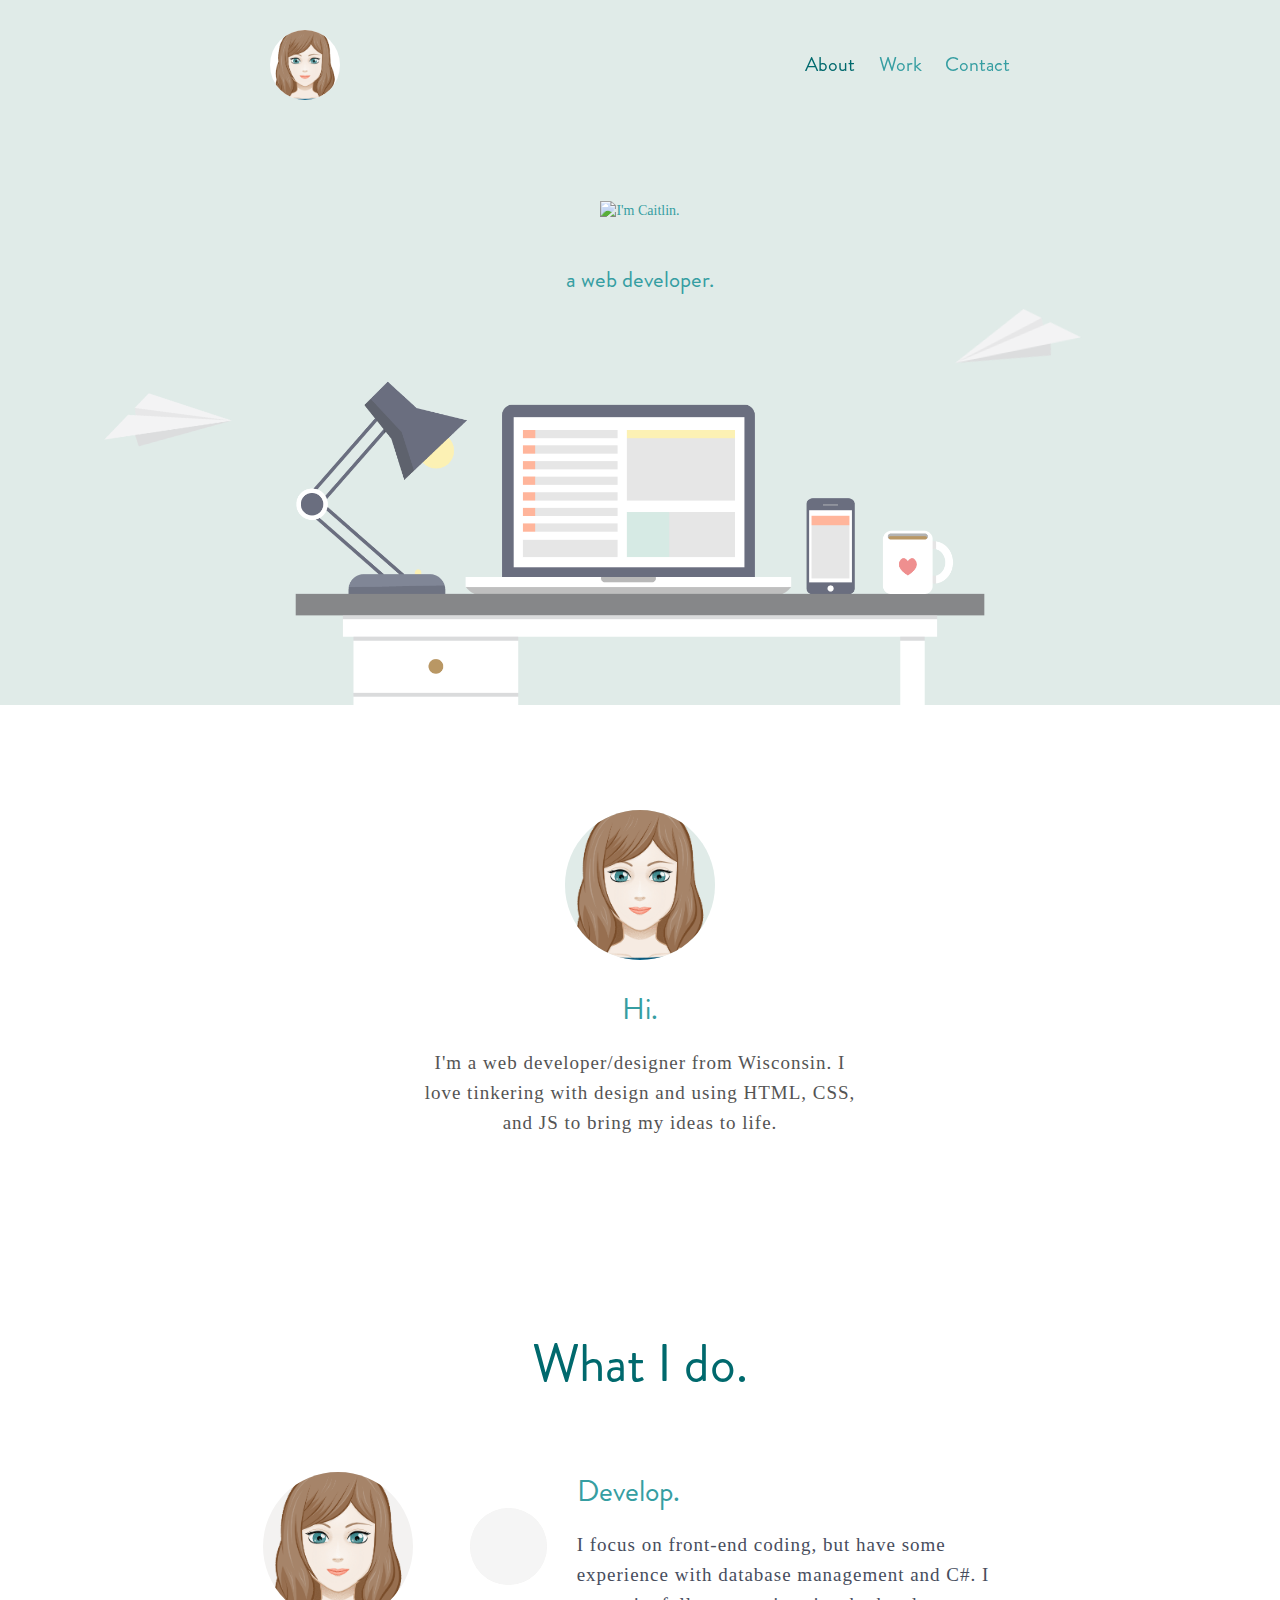
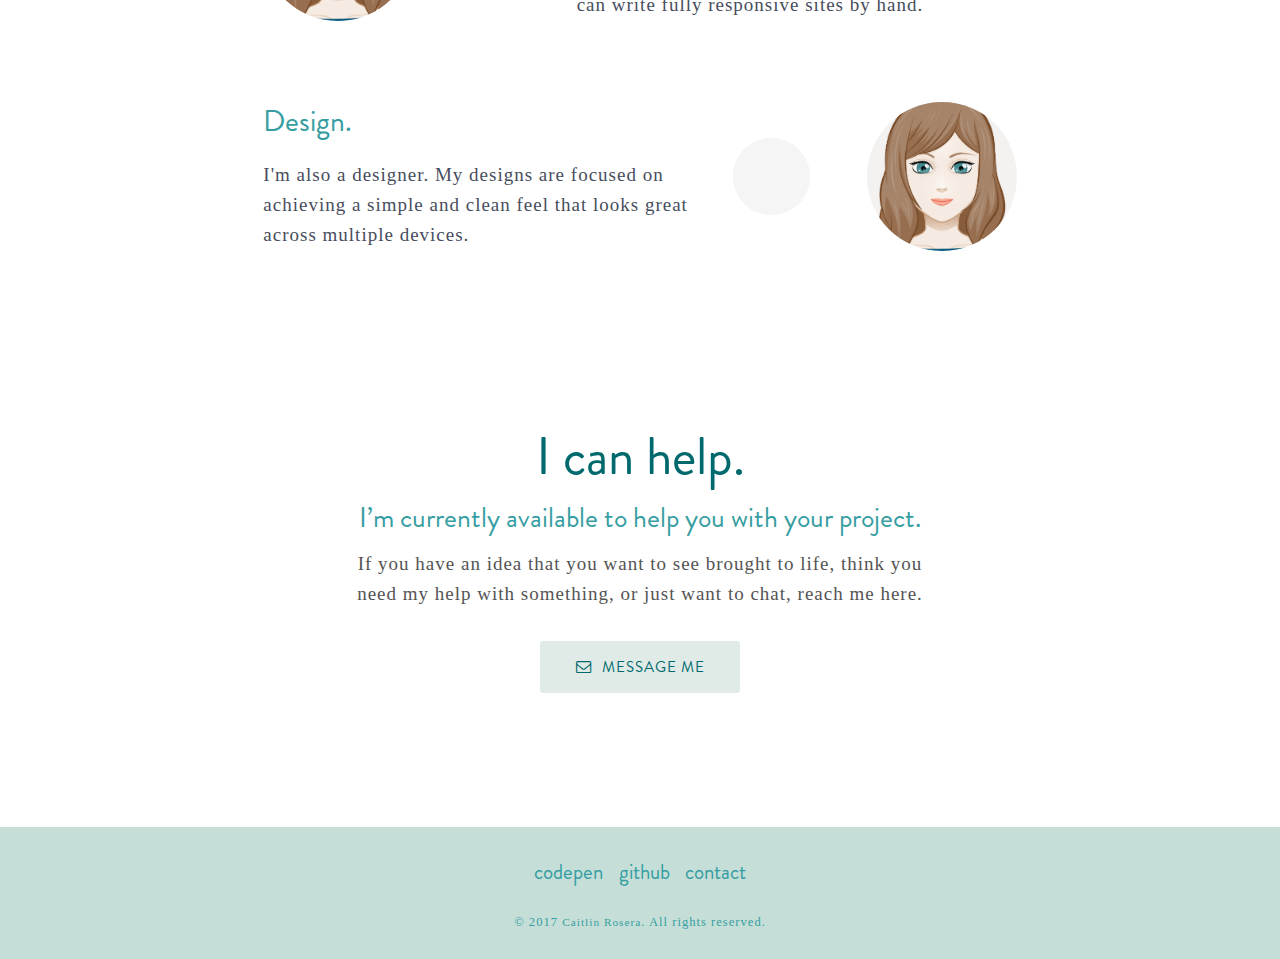
==== commit b9ced1e0: "change desk and planes" ====
--- a/index.html
+++ b/index.html
@@ -33,9 +33,9 @@
         <img src="images/avatar.png" alt="" id="avatar" >
         <nav>
           <ul>
-            <li><a href="" class="active-link">About</a></li>
-            <li><a href="">Work</a></li>
-            <li><a href="">Contact</a></li>
+            <li><a href="index.html" class="active-link">About</a></li>
+            <li><a href="work.html">Work</a></li>
+            <li><a href="contact.html">Contact</a></li>
           </ul>
         </nav>
       </div>
@@ -46,8 +46,8 @@
     <div class="banner row" id="banner">
       <div class="bannerText container">
 <!--        <img src="images/clock.png" alt="" id="clock-img" class="intro-img">-->
-        <img src="images/book-shelf.png" alt="" id="book-img" class="intro-img">
-        <img src="images/bear-shelf.png" alt="" id="bear-img" class="intro-img">
+        <img src="images/plane-left.png" alt="" id="move-img-left" class="intro-img">
+        <img src="images/paper-plane.png" alt="" id="move-img-right" class="intro-img">
         
         <div id="cait-svg-wrapper">
           <img src="images/caitlin2.svg" alt="I'm Caitlin." id="caitlin-text">
@@ -55,41 +55,12 @@
         <h2>a web developer.</h2>
         
         <div class="bannerPart">
-            <img src="images/desk.png" alt=""  id="desk-img" >
+            <img src="images/desk3.png" alt=""  id="desk-img" >
         </div>
       </div>
       
     </div>
     <!--banner end-->
-    
-    <!--menu start-->
-<!--    <div class="menu">
-      <div class="navbar-wrapper">
-        <div class="container">
-          <div class="navwrapper">
-            <div class="navbar navbar-inverse navbar-static-top">
-              <div class="container">
-                <div class="navbar-header">
-                  <button type="button" class="navbar-toggle" data-toggle="collapse" data-target=".navbar-collapse"> <span class="icon-bar"></span> <span class="icon-bar"></span> <span class="icon-bar"></span> </button>
-                  <a class="navbar-brand" href="#">Menu</a> </div>
-                <div class="navbar-collapse collapse">
-                  <ul class="nav navbar-nav">
-                    <li class="menuItem active"><a href="#wrapper">Home</a></li>
-                    <li class="menuItem"><a href="#aboutme">About</a></li>
-                    <li class="menuItem"><a href="#technical">Skills</a></li>
-                    <li class="menuItem"><a href="#exprience">Experience</a></li>
-                    <li class="menuItem"><a href="#education">Education</a></li>
-                    <li class="menuItem"><a href="#protfolio">Portfolio</a></li>
-                    <li class="menuItem"><a href="#contact">Contact</a></li>
-                  </ul>
-                </div>
-              </div>
-            </div>
-          </div>
-        </div>
-      </div>
-    </div>-->
-    <!--menu end-->
   
   </div>
   
@@ -230,7 +201,8 @@
 
             <p class="btn-hldr">
 
-              <a href="@gmail.com||@gmail.com||caitlin.marie.rosera" class="main-btn email-lnk">message me</a>
+              <a href="@gmail.com||@gmail.com||caitlin.marie.rosera" class="main-btn email-lnk">
+                <i class="fa fa-envelope-o" aria-hidden="true"></i>message me</a>
 
             </p>
 
@@ -258,9 +230,9 @@
 
           <ul class="footer-list">
 
-            <li><a href="">dribbble</a></li>
-            <li><a href="">twitter</a></li>
-            <li><a href="@gmail.com||caitlin.marie.rosera" class="email-lnk">hire me</a></li>
+            <li><a href="">codepen</a></li>
+            <li><a href="">github</a></li>
+            <li><a href="@gmail.com||caitlin.marie.rosera" class="email-lnk">contact</a></li>
 
           </ul>
 
--- a/css/style.css
+++ b/css/style.css
@@ -1,13 +1,6 @@
 /* ------------------------------------------------------------------------------
 
-	Template Name: Coming soon
-	Template URI: http://http://www.themeelite.com/comingsoon
-	Description: Full Screen Coming Soon Template
-	Author: Andy
-	Author URI: http://www.themeelite.com
-	License: GNU General Public License version 3.0
-	License URI: http://www.gnu.org/licenses/gpl-3.0.html
-	Version: 1.0
+Caitlinnnnn 
 	
 	1. CSS Reset + fonts
 	2. Document Setup
@@ -24,7 +17,12 @@
 	12. Footer Style
 	13. Responsive style
 		
-		
+	
+	Colors:
+	#369ea2 - bright text
+	#00696d - dark text
+	#545454 - main gray text
+	#e0ebe8 - light blue/green background
 ---------------------------------------------------------------------------------
 /* 1. CSS Reset + fonts
 -------------------------------------------------------------------------------*/
@@ -57,7 +55,6 @@
 	font-family: 'EB Garamond', serif;
 	font-weight: 300;
 	position:relative;
-	background:#000;
 	width:100%;
 	height:100%;
 	overflow: scroll;
@@ -115,7 +112,7 @@
 	line-height:38px;
 	padding-bottom:0px;
 	margin:0px;
-	color: #379ea2;
+	color: #369ea2;
 }
 h3{
 	font-family: 'Brandon Grotesque', sans-serif;
@@ -243,7 +240,7 @@
 }
 nav ul li a{
 	/*color: #50434a;*/
-	color: #379ea2;
+	color: #369ea2;
 	text-align: right;
 	padding-left: 20px;
 	font-size: 20px;
@@ -252,7 +249,7 @@
 	text-decoration: none;
 }
 nav ul li a:hover, .active-link {
-	color: #005055;
+	color: #00696d;
 	text-decoration: none;
 }
 .banner{
@@ -268,7 +265,7 @@
 	padding:70px 0 0 0;
 	max-width:960px;
 /*	color: #607471;*/
-	color: #379ea2;
+	color: #369ea2;
 }
 .bannerText h1{
 	font-size: 180%;
@@ -314,8 +311,6 @@
 */
 .intro-img{
 	position: absolute;
-	width: 250px;
-	margin-top: 120px;
 	height: auto;
 	transition: all 1s ease-in-out;
 }
@@ -325,17 +320,20 @@
 	margin-left: -400px;
 	margin-top: 50px;
 }*/
-#bear-img {
+#move-img-right {
 	margin-left: -400px;
-}
-#book-img {
-	margin-left: 140px;
+	width: 130px;
+	margin-top: 200px;
+}
+#move-img-left {
+	margin-left: 300px;
+	width: 130px;
+	margin-top: 120px;
 }
 #desk-img{
 	width: 100%;
-	max-width: 800px;
+	max-width: 750px;
 	margin-top: 80px;
-	margin-right: -80px;
 	margin-bottom: 0px !important;
 	transition: all 1s ease-in-out;
 }
@@ -385,10 +383,10 @@
 	margin-top: 15px;
 	padding:16px 22px;
 	display:inline-block;
-	color: #379ea2;
+	color: #369ea2;
 }
 .bntDownload:hover{
-	background: #379ea2;
+	background: #369ea2;
 	color: #e0ebe8;
 	text-decoration:none;
 }
@@ -421,7 +419,7 @@
 	color:#474d5d;
 }
 .technical h2{
-	color: #005055;
+	color: #00696d;
 	font-size: 3.8em;
 	font-weight: 400;
 	margin-bottom: 70px;
@@ -432,7 +430,7 @@
 	padding-bottom: 20px;
 	margin:0px;
 	font-weight: 500;
-	color: #379ea2;
+	color: #369ea2;
 }
 .technical .skillsArea{
 	padding:0px;
@@ -589,7 +587,7 @@
 }
 
 #i-can-help header h2 {
-	color: #005055;
+	color: #00696d;
 	text-align: center;
 	font-size: 3.8em;
 	font-weight: 400;
@@ -598,7 +596,7 @@
 #i-can-help h3 {
 	padding-top: 1em;
 	font-size: 2em;
-	color: #379ea2;
+	color: #369ea2;
 }
 #i-can-help p {
 	margin-top: 10px;
@@ -607,14 +605,15 @@
 	text-align: center;
 }
 .btn-hldr .main-btn {
+	margin: 0 auto !important;
 	font-size: .8em;
 	text-align: center;
-	max-width: 250px;
+	max-width: 200px;
 	display: block;
 	position: relative;
 	background: #e0ebe8;
-	padding: .75em 2em .75em 3.5em;
-	color: #005055;
+	padding: .75em 2em;
+	color: #00696d;
 	text-decoration: none;
 	margin: 1.5em 0 0;
 	border-radius: 3px;
@@ -626,6 +625,10 @@
 	text-transform: uppercase;
 }
 
+.main-btn i {
+	margin-right: 10px;
+}
+
 .btn-hldr .main-btn i.email {
 	position: absolute;
 	height: 15px;
@@ -634,258 +637,29 @@
 	top: 33%;
 	background-image: url(../img/content/home/contact/mail.png);
 }
+
+.main-btn:hover {
+	background-color: #00696d;
+	color: #e0ebe8;
+}
 /*----------------------------------------------------
- 10. Protfolio Style
+ 10. Portfolio Style
 ------------------------------------------------------*/
-.protfolio{
-	background:#2bb3dd;
-}
-.protfolio .container{
-	padding-top:85px ;
-	padding-bottom:90px ;
-}
-
-.protfolio .heading p{
-	padding-bottom:41px;
-}
-
-.protfolio h4{
-	font-weight:700;
-}
-
-
-.portfolioFilter{
-	display:block;
-	margin:0 auto;
+
+.work-head {
 	text-align: center;
-}
-
-.portfolioFilter ul{
-	margin:0 auto;
-	text-align:center;
-	display:block;
-	margin-bottom:30px;
-}
-.portfolioFilter ul li{
-	display:inline-block;
-	margin:5px 5px;
-}
-.portfolioFilter ul li a{
-	padding:16px 18px;
-	font-size:13px;
-	line-height:15px;
-	color:#ffffff;
-	text-transform:uppercase;
-	display:block;
-	text-decoration:none;
-	border:solid 1px #95d9ee;
-	
-	transition-duration: 0.2s;
-	-webkit-transition-duration: 0.2s;
-}
-
-.portfolioFilter ul li a:hover{
-	border:solid 1px #15596e;
-	color:#15596e;
-	
-	transition-duration: 0.2s;
-	-webkit-transition-duration: 0.2s;
-}
-
-.portfolioFilter ul li a.current{
-	background:#15596e;
-	border:solid 1px #15596e;
-	color:#fff;
-}
-
-
-
-ul.portfolioContainer{
-	display:block;
-	padding:0px;
-	list-style-type:none;
-}
-ul.portfolioContainer li{
-	display:block;
-	min-height:205px;
-	padding:0px;
-	margin:0px;
-	cursor:pointer;
-}
-ul.portfolioContainer li .lightCon{
-	display:block;
-	margin:3px 3px 4px 4px;
-	position:relative;
-	overflow:hidden;
-}
-ul.portfolioContainer li img{
-	 width:100%;
-	 height:auto;
-	 display:block;
-}
-
-span.hoverBox{
-	visibility:hidden;
-	width:100%;
-	height:100%;
+	margin: 0 auto;
+}	
+.work-text {
+	margin-top: 80px;
+}
+.work-img{
 	position: absolute;
-	left:0px;
-	bottom: 0px;
-	
-	transition-duration: 0.2s;
-	-webkit-transition-duration: 0.2s;
-	
-	background: rgba(0, 0, 0, 0.1);
-	
-}
-ul.portfolioContainer li:hover span.hoverBox{
-	visibility:visible;
-	left:0px;
-	bottom: 0px;
-	
-	background: rgba(0, 0, 0, 0.8);
-	
-	transition-duration: 0.2s;
-	-webkit-transition-duration: 0.2s;
-}
-
-span.hoverBox a{
-	line-height:42px;
-}
-
-span.hoverBox .smallIcon{
-	/*width:92px;
-	margin:0px auto;*/
-	
-	width: 94px;
-	margin: 0px auto;
-	position: absolute;
-	top: 50%;
-	left: 50%;
-	margin-left: -47px;
-	margin-top: -21px;
-}
-
-span.hoverBox .zoom{
-	visibility:hidden;
-	width:42px;
-	height:42px;
-	background:#379ea2;
-	color:#fff;
-	position: relative;
-	left:-150%;
-	/*top:40%;*/
-	text-align:center;
-	line-height:50px;
-	display: block;
-	float: left;
-	
-	transition-duration: 0.2s;
-	-webkit-transition-duration: 0.2s;
-}
-ul.portfolioContainer li:hover span.hoverBox .zoom{
-	visibility:visible;
-	left:0;
-	
-	transition-duration: 0.2s;
-	-webkit-transition-duration: 0.2s;
-}
-
-span.hoverBox .linKed{
-	visibility:hidden;
-	width:42px;
-	height:42px;
-	background:#313131;
-	color:#fff;
-	position: relative;
-	right:-150%;
-	/*top:40%;*/
-	text-align:center;
-	line-height:52px;
-	display: block;
-	float: right;
-	
-	transition-duration: 0.2s;
-	-webkit-transition-duration: 0.2s;
-}
-ul.portfolioContainer li:hover span.hoverBox .linKed{
-	visibility:visible;
-	right:0%;
-	
-	transition-duration: 0.2s;
-	-webkit-transition-duration: 0.2s;
-}
-
-
-.isotope-item {
-    z-index: 2;
-}
-.isotope-hidden.isotope-item {
-    pointer-events: none;
-    z-index: 1;
-}
-.isotope,
-.isotope .isotope-item {
-  /* change duration value to whatever you like */
-
-    -webkit-transition-duration: 0.8s;
-    -moz-transition-duration: 0.8s;
-    transition-duration: 0.8s;
-}
-.isotope {
-    -webkit-transition-property: height, width;
-    -moz-transition-property: height, width;
-    transition-property: height, width;
-}
-.isotope .isotope-item {
-	padding:0;
-	
-    -webkit-transition-property: -webkit-transform, opacity;
-    -moz-transition-property: -moz-transform, opacity;
-    transition-property: transform, opacity;
-}
-
-
-
-
-.abc{
-	position: absolute;
-	width: 782px;
+	width: 130px;
+	margin-top: 120px;
 	height: auto;
-	top: 20%;
-	left: 0;
-	right: 0;
-	z-index: 99999;
-	margin: 0 auto;
-}
-.abc #pbImage{
-	position:static !important;
-}
-
-#pbCaption{
-	display:block;
-	background:none !important;
-}
-#pbBottom{
-	position: relative !important;
-	left: 26.1% !important;
-	bottom: 0px !important;
-	width: 100% !important;
-	margin-left: -26% !important;
-	padding: 0px !important;
-	height:80px !important;
-	
-	display: block;
-	background-color: rgba(24,27,34,1);
-	filter: progid:DXImageTransform.Microsoft.Gradient(GradientType=0, StartColorStr=#B0000000, EndColorStr=#B0000000);
-}
-#pbCloseBtn{
-	position:absolute !important;
-}
-
-
-
-
+	transition: all 1s ease-in-out;
+}
 /*----------------------------------------------------
  11. Get in tuch Style
 ------------------------------------------------------*/
@@ -899,7 +673,7 @@
 }
 
 .contact h2{
-	color:#379ea2;
+	color:#369ea2;
 }
 .contact p{
 	color:#84868d;
@@ -991,7 +765,7 @@
 
 
 .conForm .submitBnt{
-	background:#379ea2;
+	background:#369ea2;
 	font-family: 'Open Sans', sans-serif;
 	color:#fff;
 	font-size:16px;
@@ -1015,7 +789,7 @@
 	font-weight: 500;
 }
 .error_message{
-	color: #379ea2;
+	color: #369ea2;
 	padding-bottom: 15px;
 	font-weight: 500;
 }
@@ -1030,45 +804,39 @@
 /*----------------------------------------------------
  12. Footer Style
 ------------------------------------------------------*/
-.footer{
-	background:#00bdbd;
+footer {
+	background: #C5DED7;
+	text-align: center;
 }
 .footer .container{
 	padding:40px 0;
 }
 
-.footer ul{
+.footer-list li{
 	margin:0 auto;
 	text-align:center;
+	display: inline-block;
 	list-style-type:none;
-}
-.footer ul li{
-	display:inline-block;
-	text-align:center;
-	background:#ffffff;
-	color:#00bdbd;
-	line-height:42px;
-	margin:0 6px;
-	width:42px !important;
-	height:42px !important;
-	
-	-webkit-border-radius: 50%;
-    border-radius: 50%;
-}
-.footer ul li:hover{
-	background:#0a9f9f ;
-}
-.footer ul li:hover	a{
+	margin-top: 30px;
+	font-size: 1.5em;
+	font-family: "Brandon Grotesque", sans-serif;
+	margin-left: 6px;
+	margin-right: 6px;
+	font-weight: normal;
+}
+
+.footer-list a:hover, footer p a:hover {
 	color:#fff;
-}
-
-.footer ul li a{
-	color:#00bdbd;
-	width:42px !important;
-	height:42px !important;
-}
-.footer ul li a i{
-	line-height:42px !important;
+	text-decoration: none;
+}
+
+.footer-list li a {
+	color: #369ea2;
+}
+footer p, footer p a {
+	color: #369ea2;
+	font-size: 0.9em;
+	margin-top: 10px;
 }
 
 
@@ -1083,11 +851,12 @@
 		width: 290px;
 		margin-top: 110px;
 	}
-	#bear-img {
+	#move-img-right {
 		margin-left: -600px;
 	}
-	#book-img {
-		margin-left: 350px;
+	#move-img-left {
+		margin-left: 390px;
+		margin-top: 90px;
 	}
 }
 @media screen and (min-width: 1200px) and (max-width: 1299px) {
@@ -1104,11 +873,15 @@
 		width: 270px;
 		margin-top: 110px;
 	}
-	#bear-img {
+	#move-img-right {
 		margin-left: -540px;
-	}
-	#book-img {
-		margin-left: 290px;
+		transform: rotate(-10deg);
+		margin-top: 190px;
+	}
+	#move-img-left {
+		margin-left: 310px;
+		transform: rotate(-10deg);
+		margin-top: 110px;
 	}
 }
 
@@ -1118,11 +891,28 @@
 		width: 250px;
 		margin-top: 110px;
 	}
-	#bear-img {
-		margin-left: -470px;
-	}
-	#book-img {
+	#move-img-right {
+		margin-left: -440px;
+		margin-top: 180px;
+		transform: rotate(-20deg);
+	}
+	#move-img-left {
+		margin-left: 280px;
+		transform: rotate(-10deg);
+		margin-top: 120px;
+	}
+}
+
+@media screen and (min-width: 769px) and (max-width: 1049px) {
+	#move-img-right {
+		margin-left: -390px;
+		margin-top: 160px;
+		transform: rotate(-20deg);
+	}
+	#move-img-left {
 		margin-left: 260px;
+		transform: rotate(-10deg);
+		margin-top: 130px;
 	}
 }
 
@@ -1204,11 +994,15 @@
 		width: 200px;
 		margin-top: 110px;
 	}
-	#bear-img {
+	#move-img-right {
 		margin-left: -300px;
-	}
-	#book-img {
-		margin-left: 120px;
+		margin-top: 120px;
+		transform: rotate(-20deg);
+	}
+	#move-img-left {
+		margin-left: 150px;
+		transform: rotate(-20deg);
+		margin-top: 130px;
 	}
 	#cait-svg-wrapper {
 		max-width: 240px;
@@ -1271,11 +1065,19 @@
 		width: 190px;
 		margin-top: 100px;
 	}
-	#bear-img {
-		margin-left: -290px;
-	}
-	#book-img {
-		margin-left: 100px;
+	#move-img-right {
+		margin-left: -260px;
+		margin-top: 130px;
+		transform: rotate(-10deg);
+		width: 110px;
+		height: auto;
+	}
+	#move-img-left {
+		margin-left: 140px;
+		transform: rotate(-10deg);
+		margin-top: 130px;
+		width: 110px;
+		height: auto;
 	}
 }
 
@@ -1283,13 +1085,20 @@
 @media screen and (max-width: 551px) {
 	.intro-img {
 		width: 150px;
-		margin-top: 100px;
-	}
-	#bear-img {
-		margin-left: -200px;
-	}
-	#book-img {
-		margin-left: 70px;
+		margin-top: 140px;
+	}
+	#move-img-right {
+		margin-left: -210px;
+		width: 100px;
+		transform: rotate(-10deg);
+		margin-top: 120px;
+	}
+	#move-img-left {
+		margin-left: 100px;
+		width: 100px;
+		margin-top: 130px;
+		transform: rotate(-10deg);
+		width: 110px;
 	}
 }
 
@@ -1301,16 +1110,16 @@
 	}
 	.intro-img {
 		width: 150px;
-		margin-top: 100px;
-	}
-	#bear-img {
+		margin-top: 130px;
+	}
+	#move-img-right {
 		margin-left: -210px;
 	}
-	#book-img {
-		margin-left: 70px;
+	#move-img-left {
+		margin-left: 90px;
 	}
 	#desk-img {
-		margin-right: -60px;
+		margin-top: 60px;
 	}
 }
 
@@ -1361,32 +1170,34 @@
 	}
 	.intro-img {
 		width: 130px;
-		margin-top: 110px;
-	}
-	#bear-img {
-		margin-left: -160px;
-	}
-	#book-img {
-		margin-left: 40px;
+		margin-top: 145px;
+	}
+	#move-img-right {
+		margin-left: -180px;
+		width: 80px;
+		margin-top: 130px;
+	}
+	#move-img-left {
+		margin-left: 60px;
+		width: 80px;
+		transform: rotate(-10deg);
 	}
 	#desk-img {
-		margin-right: -60px;
 	}
 }
 
 @media screen and (max-width: 370px) {
 	.intro-img {
 		width: 100px;
-		margin-top: 110px;
-	}
-	#bear-img {
-		margin-left: -120px;
-	}
-	#book-img {
-		margin-left: 30px;
+		margin-top: 150px;
+	}
+	#move-img-right {
+		margin-left: -160px;
+	}
+	#move-img-left {
+		margin-left: 50px;
 	}
 	#desk-img {
-		margin-right: -40px;
 	}
 	nav ul li a {
 		padding-left: 5px;
